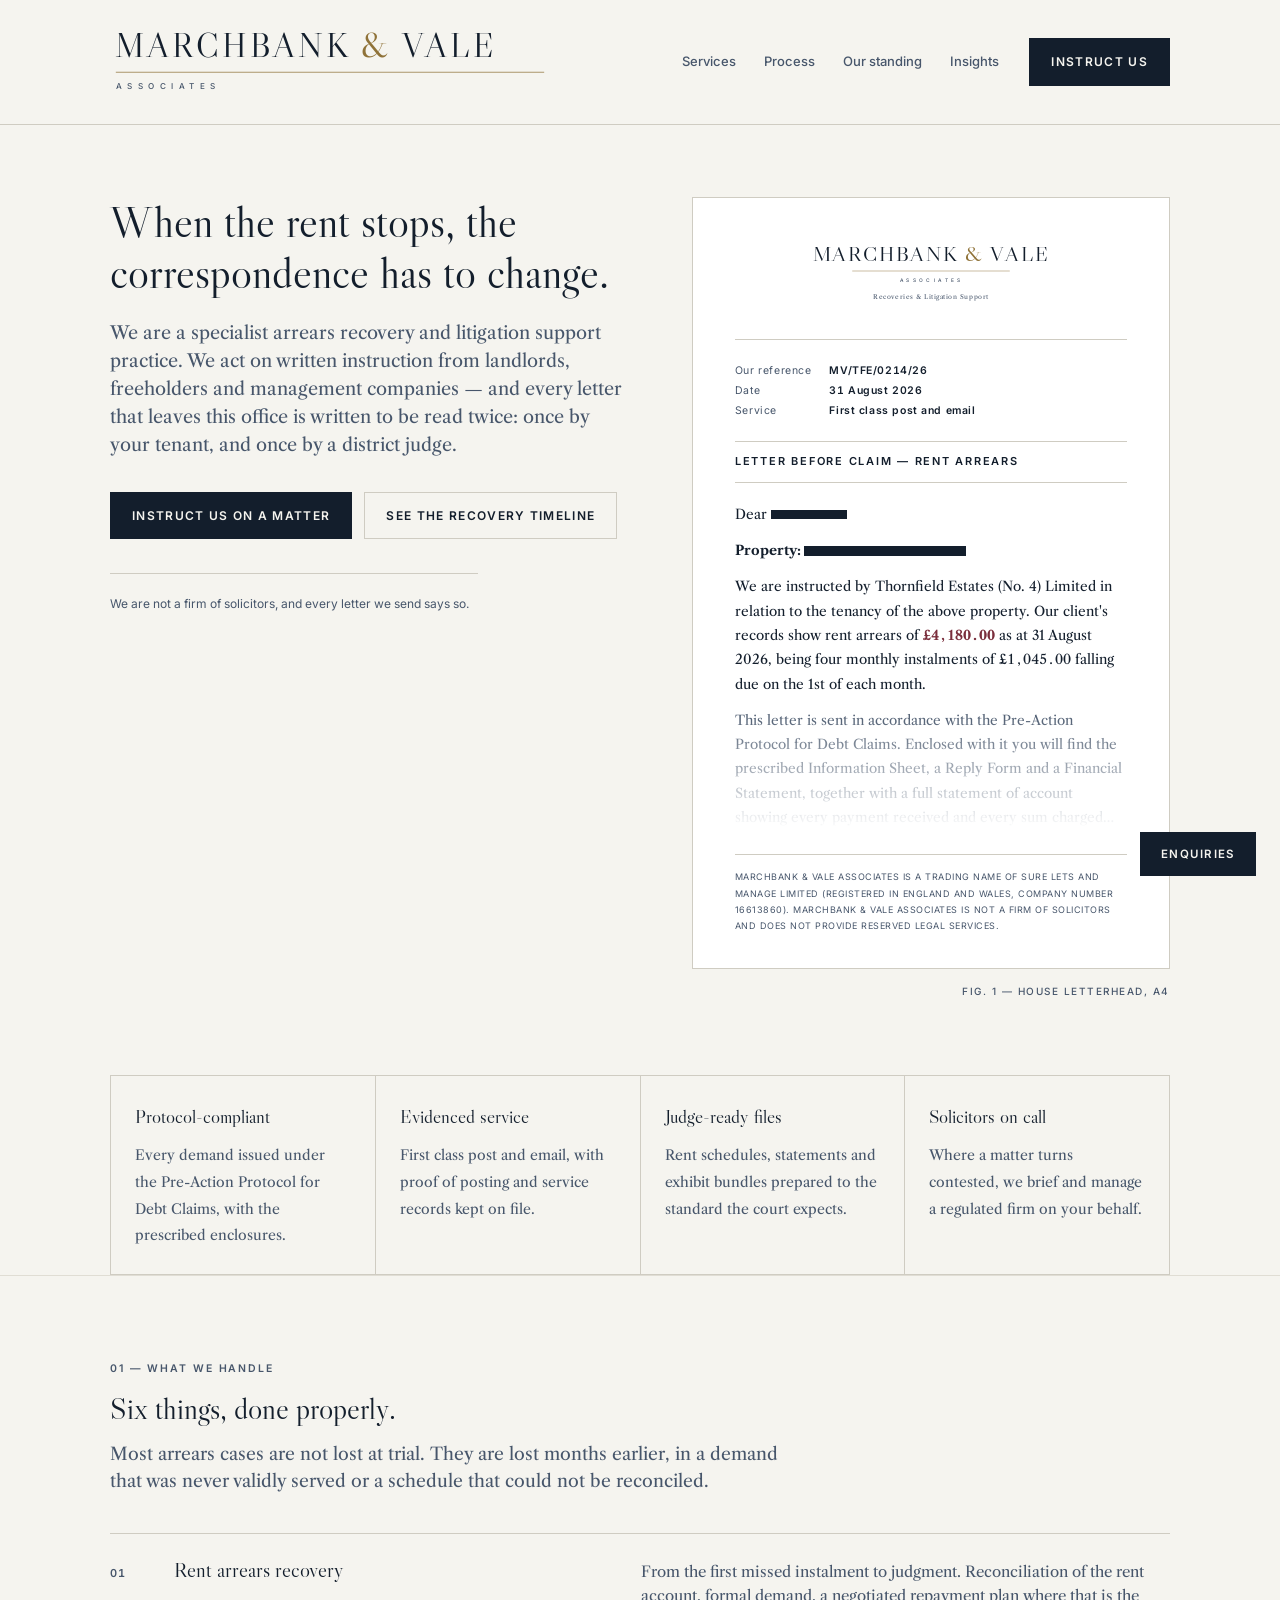
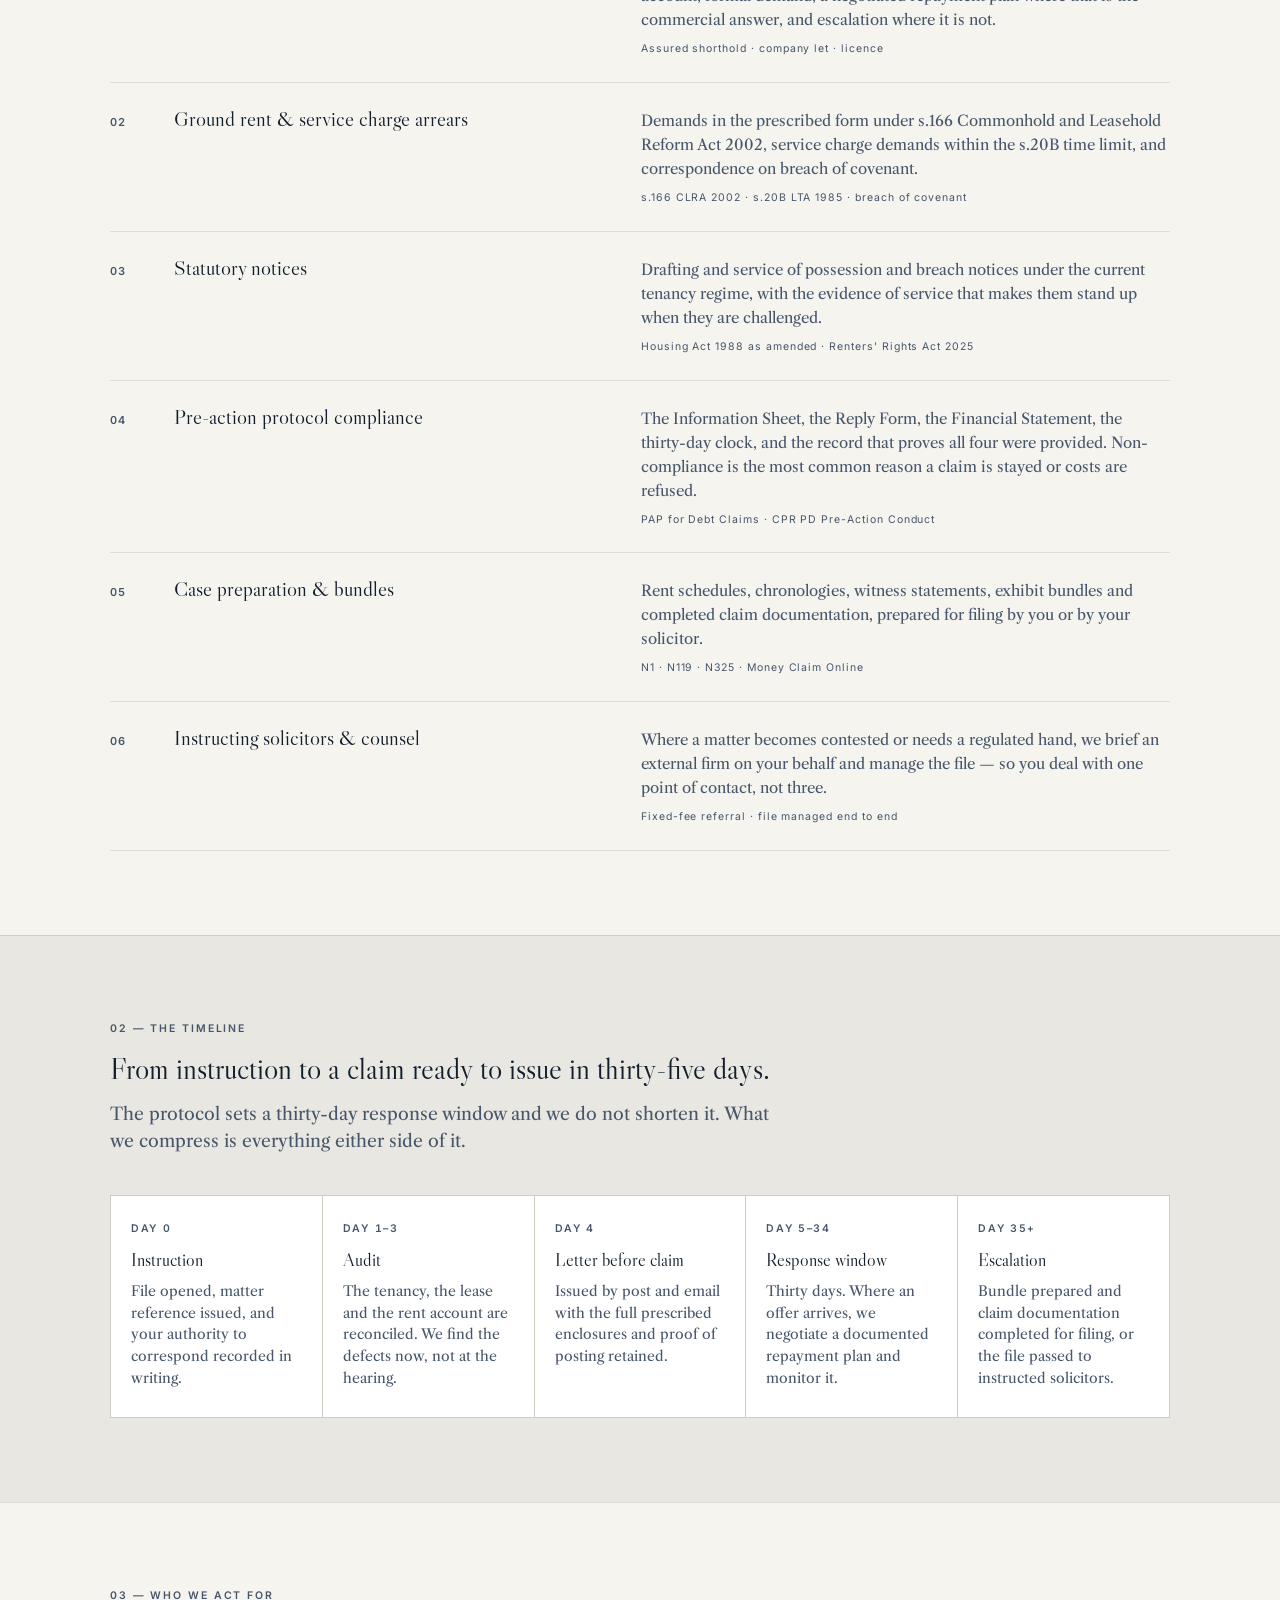
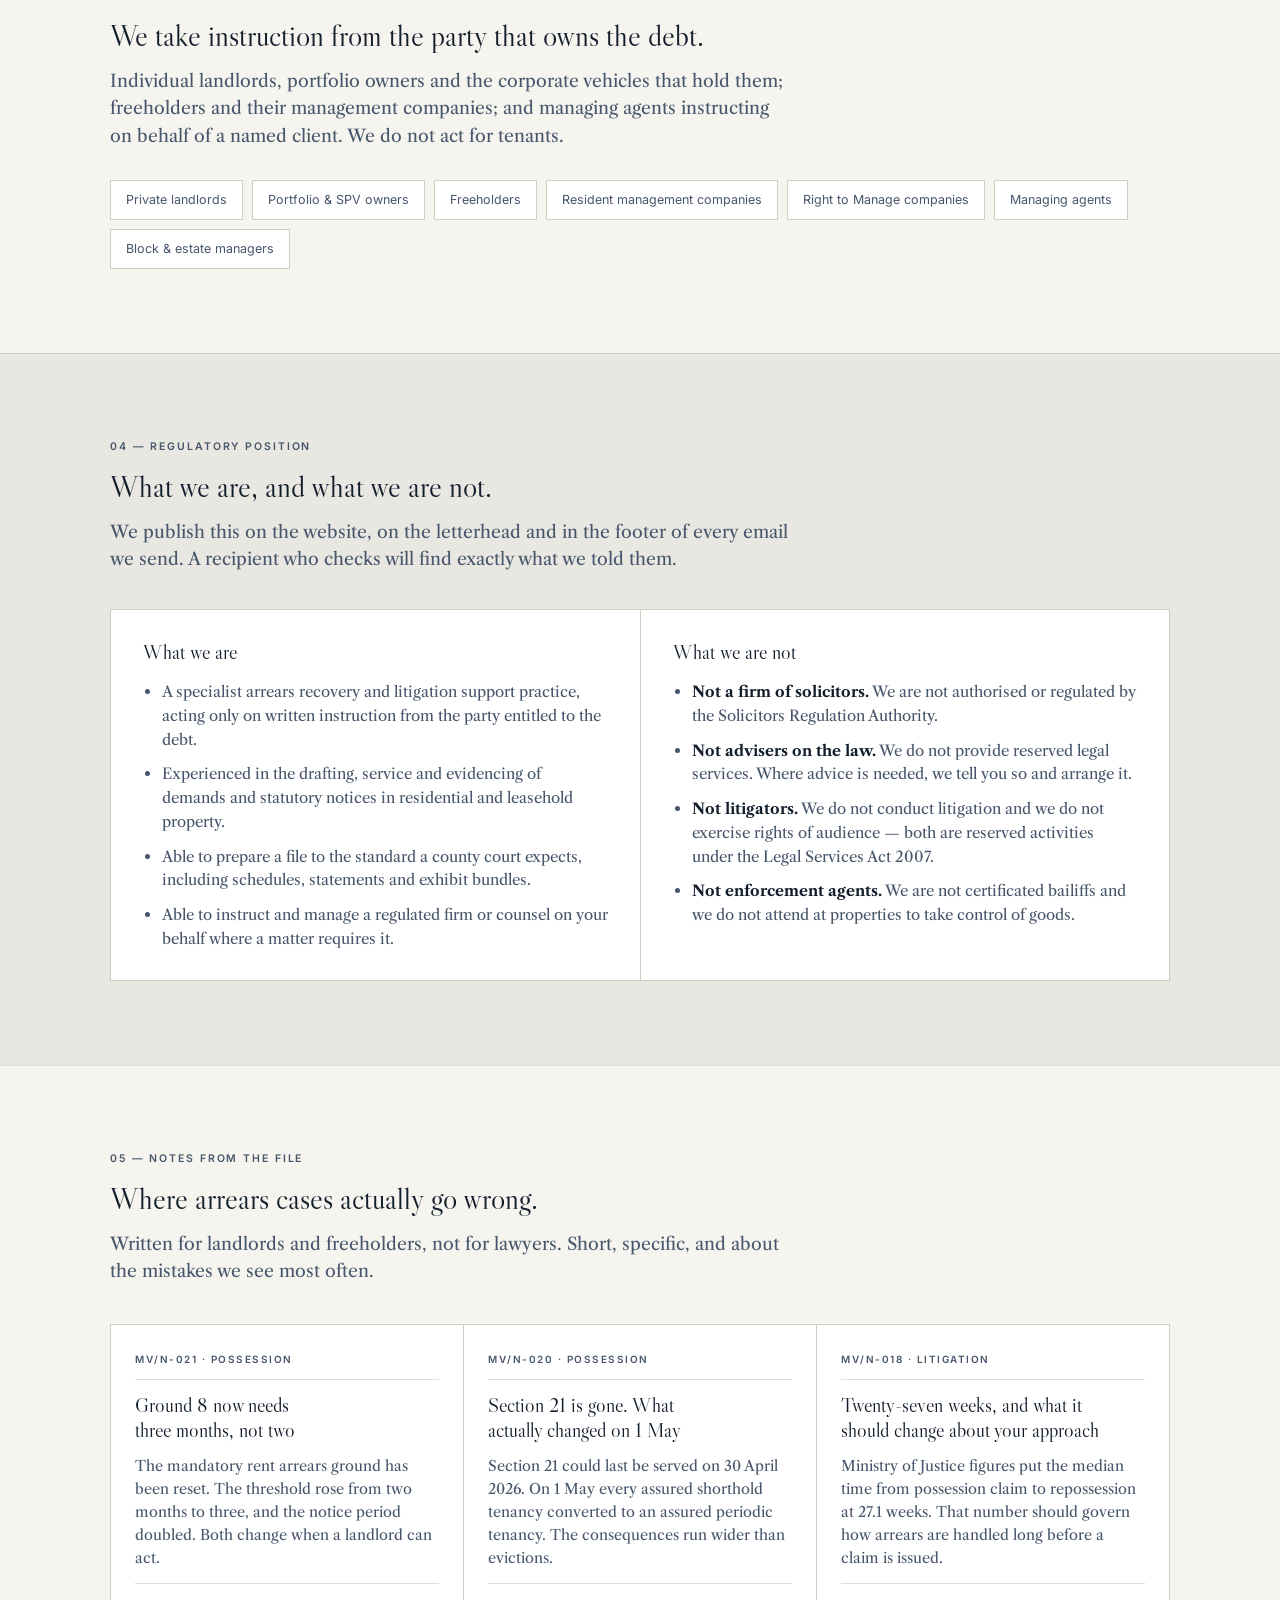
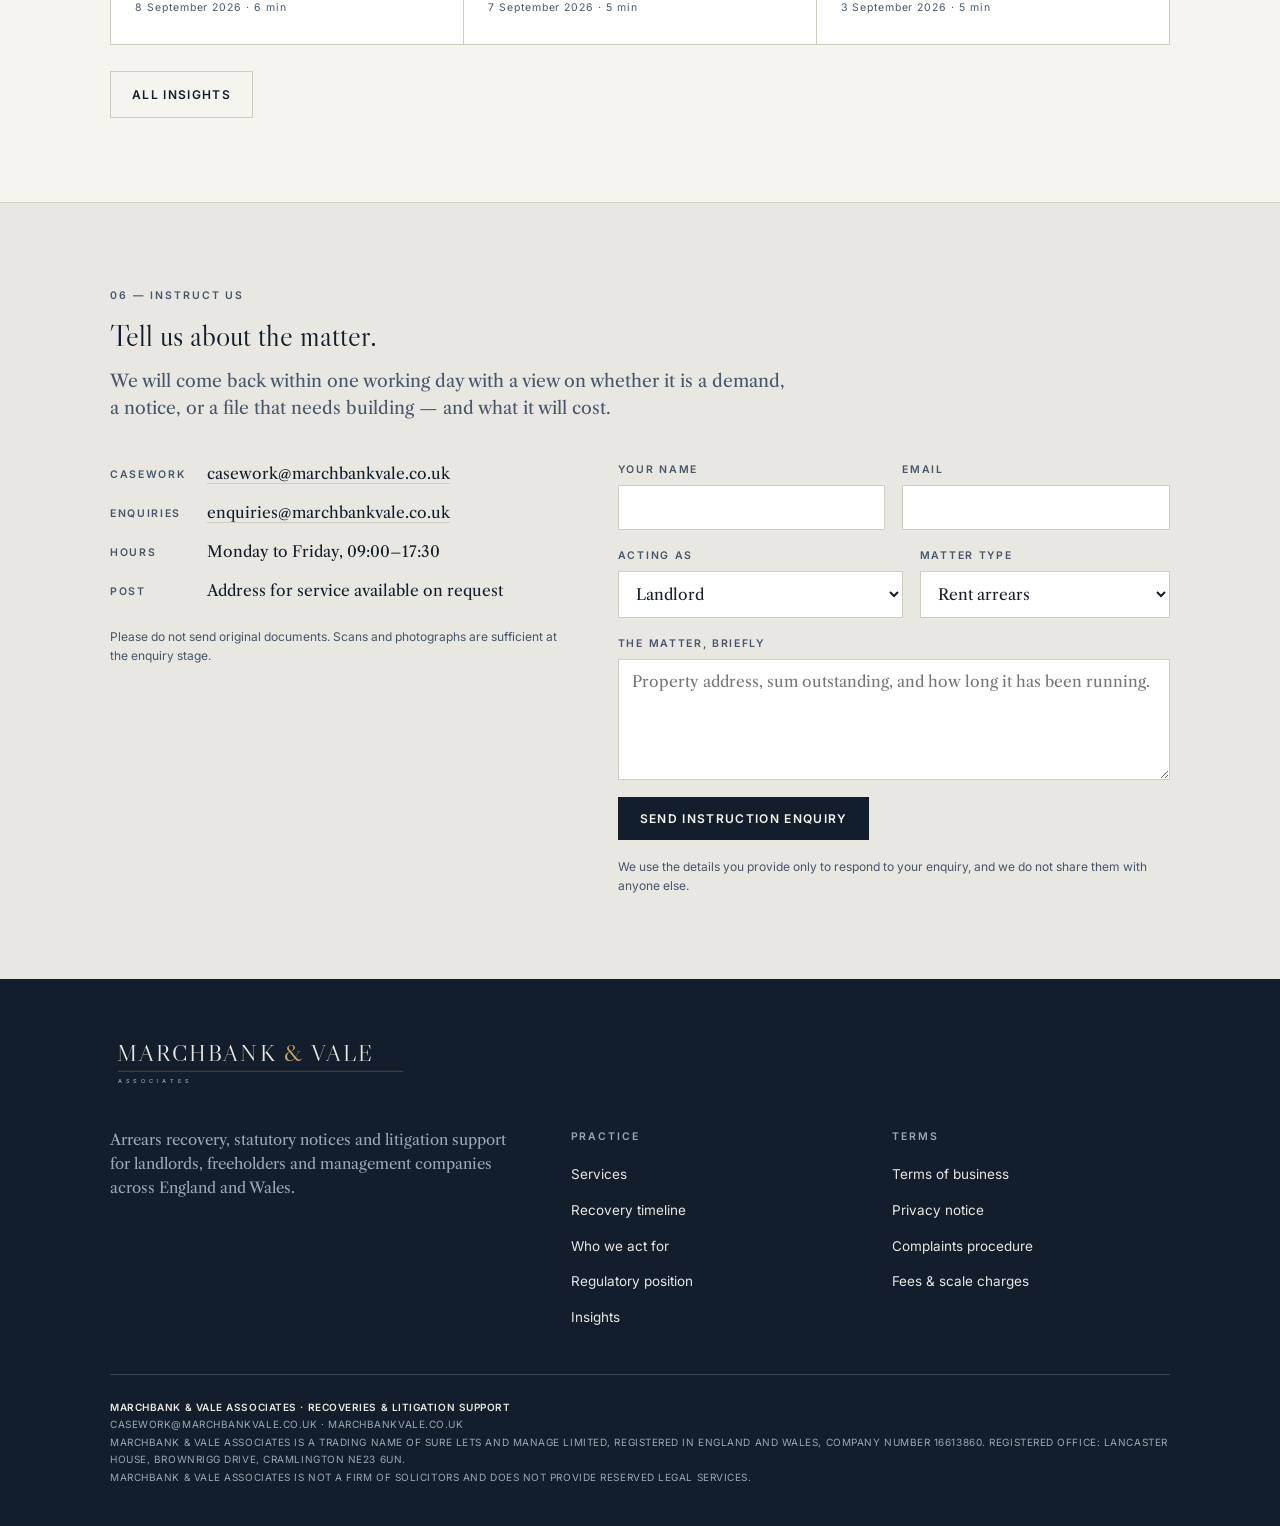
==== index.html @ 1802c859 "Split into real pages and add restrained motion Services, Process, Our standing and Instruct us are " ====
<!doctype html>
<html lang="en-GB">
<head>
<meta charset="utf-8">
<meta name="viewport" content="width=device-width,initial-scale=1">
<meta name="description" content="Marchbank &amp; Vale Associates — arrears recovery, statutory notices and litigation support for landlords, freeholders and management companies across England and Wales.">
<title>Marchbank &amp; Vale Associates</title>
<link rel="preconnect" href="https://fonts.googleapis.com">
<link rel="preconnect" href="https://fonts.gstatic.com" crossorigin>
<link rel="stylesheet" href="https://fonts.googleapis.com/css2?family=Libre+Caslon+Display&family=Libre+Caslon+Text:wght@400;700&family=Inter:wght@400;500;600&display=swap">

</head>
<body>
<div class="progress" aria-hidden="true"></div>
<style>
/* Marchbank & Vale Associates - tokens per asset sheet v1.0
   Light only. The identity is printed stationery: ink on paper in every context.
   Brass appears only inside the mark. Tape marks a figure the reader must act on. */
:root{
  --mv-ink:#131E2C; --mv-slate:#47566B; --mv-brass:#8F7238; --mv-brass-light:#C6A667;
  --mv-tape:#7A2E3C; --mv-engrossment:#E8E7E1; --mv-paper:#F5F4EF; --mv-card:#FFFFFF;
  --mv-hairline:#CFCCC2; --mv-hairline-soft:#E0DDD4; --mv-reversed:#9AA6B8;
  --font-display:"Libre Caslon Display",Georgia,"Times New Roman",serif;
  --font-text:"Libre Caslon Text",Georgia,"Times New Roman",serif;
  --font-ui:Inter,system-ui,-apple-system,"Helvetica Neue",Arial,sans-serif;
  --maxw:1120px;
}
*{box-sizing:border-box}
html{scroll-behavior:smooth}
@media(prefers-reduced-motion:reduce){ html{scroll-behavior:auto} *{transition:none!important;animation:none!important} }
body{margin:0; background:var(--mv-paper); color:var(--mv-ink);
  font-family:var(--font-text); font-size:16.5px; line-height:1.62; -webkit-font-smoothing:antialiased}
h1,h2,h3{font-family:var(--font-display); font-weight:400; margin:0; line-height:1.2; text-wrap:balance}
p{margin:0}
a{color:inherit}
em{font-style:normal; font-weight:700}
:focus-visible{outline:2px solid var(--mv-brass); outline-offset:3px}
.num{font-variant-numeric:tabular-nums}
.tape{color:var(--mv-tape); font-weight:700; font-variant-numeric:tabular-nums}

.wrap{max-width:var(--maxw); margin:0 auto; padding:0 30px}
section[id]{scroll-margin-top:112px}
@media(max-width:700px){ .wrap{padding:0 20px} }

.lbl{font-family:var(--font-ui); font-size:10.5px; font-weight:600; letter-spacing:.18em;
  text-transform:uppercase; color:var(--mv-slate)}

.mast{position:sticky; top:0; z-index:40; background:var(--mv-paper);
  border-bottom:1px solid var(--mv-hairline)}
.mast-in{display:flex; align-items:center; gap:30px; height:124px}
.brand{margin-right:auto; display:block; line-height:0}
.brand svg{width:440px; height:auto; display:block}
.nav{display:flex; gap:28px; font-family:var(--font-ui); font-size:13px; font-weight:500}
.nav a{text-decoration:none; color:var(--mv-slate); padding:5px 0;
  border-bottom:1px solid transparent; transition:color .16s, border-color .16s}
.nav a:hover{color:var(--mv-ink); border-bottom-color:var(--mv-hairline)}
@media(max-width:1200px){ .brand svg{width:360px} }
@media(max-width:1000px){ .nav{display:none} .brand svg{width:400px} }
@media(max-width:700px){ .mast-in{height:96px; gap:14px} .brand svg{width:280px} }
@media(max-width:480px){ .mast-in{height:84px} .brand svg{width:210px} }

.btn{display:inline-flex; align-items:center; font-family:var(--font-ui); font-size:12px; font-weight:600;
  letter-spacing:.11em; text-transform:uppercase; padding:13px 21px; text-decoration:none;
  border:1px solid var(--mv-ink); background:var(--mv-ink); color:var(--mv-paper);
  cursor:pointer; transition:background .16s, color .16s}
.btn:hover{background:transparent; color:var(--mv-ink)}
.btn:disabled{opacity:.45; pointer-events:none}
.btn-ghost{background:transparent; color:var(--mv-ink); border-color:var(--mv-hairline)}
.btn-ghost:hover{background:transparent; border-color:var(--mv-ink)}
@media(max-width:560px){ .btn{padding:11px 14px; font-size:11px; letter-spacing:.08em} }

.sec{padding:84px 0; border-top:1px solid var(--mv-hairline-soft)}
.sec.fill{background:var(--mv-engrossment); border-top:1px solid var(--mv-hairline)}
.sec-head{max-width:68ch}
.sec h2{font-size:30px; margin:14px 0 0}
.dek{font-size:17.5px; line-height:1.55; color:var(--mv-slate); max-width:62ch; margin-top:14px}

.hero{padding:72px 0 76px}
.hero-grid{display:grid; grid-template-columns:1.04fr .96fr; gap:64px; align-items:start}
@media(max-width:1000px){ .hero-grid{grid-template-columns:1fr; gap:48px} }
.hero h1{font-size:clamp(32px,4.4vw,44px); line-height:1.15}
.hero .dek{font-size:18px; max-width:50ch; margin-top:22px}
.hero-cta{display:flex; gap:12px; flex-wrap:wrap; margin-top:32px}
.hero-foot{margin-top:34px; padding-top:20px; border-top:1px solid var(--mv-hairline);
  font-family:var(--font-ui); font-size:12px; line-height:1.7; color:var(--mv-slate); max-width:46ch}

.sheet{background:var(--mv-card); border:1px solid var(--mv-hairline); padding:40px 42px 34px}
@media(max-width:560px){ .sheet{padding:28px 24px} }
.sheet-mark{display:flex; justify-content:center; padding-bottom:26px; border-bottom:1px solid var(--mv-hairline)}
.sheet-mark svg{width:270px; max-width:100%; height:auto}
.sheet-refs{display:grid; grid-template-columns:auto 1fr; gap:3px 18px; font-family:var(--font-ui);
  font-size:10.5px; letter-spacing:.055em; color:var(--mv-slate); margin:22px 0 22px}
.sheet-refs b{color:var(--mv-ink); font-weight:600; font-variant-numeric:tabular-nums}
.sheet-sub{font-family:var(--font-ui); font-size:11px; font-weight:600; letter-spacing:.16em;
  text-transform:uppercase; border-top:1px solid var(--mv-hairline); border-bottom:1px solid var(--mv-hairline);
  padding:11px 0; margin-bottom:20px}
.sheet-body{font-size:13.5px; line-height:1.8; display:flex; flex-direction:column; gap:12px}
.redact{display:inline-block; height:.72em; background:var(--mv-ink); vertical-align:-.04em}
.sheet-fade{color:var(--mv-slate)}
@supports (-webkit-background-clip:text) or (background-clip:text){
  .sheet-fade{background:linear-gradient(var(--mv-slate),rgba(71,86,107,0)); -webkit-background-clip:text;
    background-clip:text; color:transparent}
}
.sheet-foot{margin-top:24px; padding-top:14px; border-top:1px solid var(--mv-hairline);
  font-family:var(--font-ui); font-size:9px; line-height:1.8; letter-spacing:.055em;
  text-transform:uppercase; color:var(--mv-slate)}
.figcap{font-family:var(--font-ui); font-size:10px; font-weight:500; letter-spacing:.15em;
  text-transform:uppercase; color:var(--mv-slate); margin-top:14px; text-align:right}

.strip{display:grid; grid-template-columns:repeat(4,1fr); gap:1px; background:var(--mv-hairline);
  border:1px solid var(--mv-hairline)}
.strip div{background:var(--mv-paper); padding:26px 24px}
.strip b{display:block; font-family:var(--font-display); font-weight:400; font-size:19px; margin-bottom:8px}
.strip span{font-size:14px; line-height:1.55; color:var(--mv-slate)}
@media(max-width:860px){ .strip{grid-template-columns:1fr 1fr} }
@media(max-width:520px){ .strip{grid-template-columns:1fr} }

.rows{margin-top:38px; border-top:1px solid var(--mv-hairline)}
.row{display:grid; grid-template-columns:38px 1fr 1.2fr; gap:26px; padding:24px 0;
  border-bottom:1px solid var(--mv-hairline-soft); align-items:baseline}
.row-n{font-family:var(--font-ui); font-size:11px; font-weight:600; color:var(--mv-slate);
  font-variant-numeric:tabular-nums; letter-spacing:.08em}
.row h3{font-size:21px}
.row p{font-size:15px; line-height:1.6; color:var(--mv-slate)}
.row .cites{display:block; margin-top:9px; font-family:var(--font-ui); font-size:10.5px;
  letter-spacing:.09em; color:var(--mv-slate)}
@media(max-width:860px){ .row{grid-template-columns:30px 1fr; gap:8px 14px} .row p{grid-column:2} }

.stages{margin-top:40px; display:grid; grid-template-columns:repeat(5,1fr); gap:1px;
  background:var(--mv-hairline); border:1px solid var(--mv-hairline)}
.stage{background:var(--mv-card); padding:24px 20px 28px}
.stage .day{display:block; font-family:var(--font-ui); font-size:10.5px; font-weight:600;
  letter-spacing:.16em; text-transform:uppercase; color:var(--mv-slate); margin-bottom:13px;
  font-variant-numeric:tabular-nums}
.stage h3{font-size:18px; margin-bottom:9px}
.stage p{font-size:14px; line-height:1.55; color:var(--mv-slate)}
@media(max-width:1000px){ .stages{grid-template-columns:1fr 1fr} .stage:nth-child(5){grid-column:1 / -1} }
@media(max-width:600px){ .stages{grid-template-columns:1fr} .stage:nth-child(5){grid-column:auto} }

.tags{display:flex; flex-wrap:wrap; gap:9px; margin-top:30px}
.tag{font-family:var(--font-ui); font-size:12.5px; padding:9px 15px;
  border:1px solid var(--mv-hairline); background:var(--mv-card); color:var(--mv-slate)}

.two{display:grid; grid-template-columns:1fr 1fr; margin-top:36px;
  border:1px solid var(--mv-hairline); background:var(--mv-card)}
.two > div{padding:30px 32px}
.two > div + div{border-left:1px solid var(--mv-hairline)}
.two h3{font-size:20px; margin-bottom:16px}
.two ul{margin:0; padding-left:19px; display:flex; flex-direction:column; gap:11px}
.two li{font-size:15px; line-height:1.58; color:var(--mv-slate)}
.two li b{color:var(--mv-ink)}
@media(max-width:800px){ .two{grid-template-columns:1fr} .two > div + div{border-left:0; border-top:1px solid var(--mv-hairline)} }

.arts{display:grid; grid-template-columns:repeat(3,1fr); gap:1px; background:var(--mv-hairline);
  border:1px solid var(--mv-hairline); margin-top:38px}
.art{background:var(--mv-card); padding:26px 24px 28px; display:flex; flex-direction:column; gap:13px;
  text-decoration:none; transition:background .18s}
.art:hover{background:var(--mv-engrossment)}
.art .ref{font-family:var(--font-ui); font-size:10px; font-weight:600; letter-spacing:.15em;
  text-transform:uppercase; color:var(--mv-slate); padding-bottom:12px;
  border-bottom:1px solid var(--mv-hairline-soft)}
.art h3{font-size:20px; line-height:1.24}
.art p{font-size:14.5px; line-height:1.58; color:var(--mv-slate)}
.art .meta{margin-top:auto; padding-top:15px; font-family:var(--font-ui); font-size:10.5px;
  letter-spacing:.09em; color:var(--mv-slate); border-top:1px solid var(--mv-hairline-soft)}
@media(max-width:900px){ .arts{grid-template-columns:1fr} }

.cgrid{display:grid; grid-template-columns:.9fr 1.1fr; gap:56px; margin-top:38px}
@media(max-width:900px){ .cgrid{grid-template-columns:1fr; gap:40px} }
.dl{display:grid; grid-template-columns:auto 1fr; gap:14px 22px; font-size:15.5px; margin:0}
.dl dt{font-family:var(--font-ui); font-size:10.5px; font-weight:600; letter-spacing:.16em;
  text-transform:uppercase; color:var(--mv-slate); padding-top:5px}
.dl dd{margin:0}
.dl a{text-decoration:none; border-bottom:1px solid var(--mv-hairline)}
.dl a:hover{border-bottom-color:var(--mv-ink)}
form{display:flex; flex-direction:column; gap:17px}
.field{display:flex; flex-direction:column; gap:7px}
label{font-family:var(--font-ui); font-size:10.5px; font-weight:600; letter-spacing:.16em;
  text-transform:uppercase; color:var(--mv-slate)}
input,select,textarea{font-family:var(--font-text); font-size:15.5px; color:var(--mv-ink);
  background:var(--mv-card); border:1px solid var(--mv-hairline); padding:12px 13px; border-radius:0}
input:focus,select:focus,textarea:focus{border-color:var(--mv-ink); outline:none}
.two-up{display:grid; grid-template-columns:1fr 1fr; gap:17px}
@media(max-width:520px){ .two-up{grid-template-columns:1fr} }
.fnote{font-family:var(--font-ui); font-size:12px; line-height:1.6; color:var(--mv-slate)}
.sent{display:none; padding:15px 17px; border:1px solid var(--mv-ink); background:var(--mv-card); font-size:15px}
.sent.show{display:block}

footer{background:var(--mv-ink); color:var(--mv-engrossment); padding:56px 0 40px}
.foot-mark{width:300px; max-width:100%; height:auto; display:block}
.fgrid{display:grid; grid-template-columns:1.5fr 1fr 1fr; gap:44px; margin-top:34px}
@media(max-width:800px){ .fgrid{grid-template-columns:1fr; gap:30px} }
.fgrid h4{font-family:var(--font-ui); font-size:10.5px; font-weight:600; letter-spacing:.18em;
  text-transform:uppercase; color:var(--mv-reversed); margin:0 0 15px}
.fgrid ul{list-style:none; margin:0; padding:0; display:flex; flex-direction:column; gap:9px}
.fgrid a{font-family:var(--font-ui); font-size:13.5px; color:var(--mv-engrossment); text-decoration:none}
.fgrid a:hover{color:#FFFFFF; text-decoration:underline; text-underline-offset:3px}
.fgrid p{font-size:15px; line-height:1.6; color:var(--mv-reversed); max-width:40ch}
.compliance{margin-top:44px; padding-top:24px; border-top:1px solid rgba(154,166,184,.3);
  font-family:var(--font-ui); font-size:10px; line-height:1.75; letter-spacing:.055em;
  text-transform:uppercase; color:var(--mv-reversed)}
.compliance span{display:block}
.compliance b{color:var(--mv-engrossment); font-weight:600}
footer :focus-visible{outline-color:var(--mv-brass-light)}

.chat-open{position:fixed; right:24px; bottom:24px; z-index:60; display:inline-flex; align-items:center; gap:9px;
  font-family:var(--font-ui); font-size:11.5px; font-weight:600; letter-spacing:.13em; text-transform:uppercase;
  background:var(--mv-ink); color:var(--mv-paper); border:1px solid var(--mv-ink); padding:14px 20px; cursor:pointer}
.chat-open:hover{background:#1B2A3C}
.chat-panel{position:fixed; right:24px; bottom:24px; z-index:61; width:370px; max-width:calc(100vw - 32px);
  background:var(--mv-card); border:1px solid var(--mv-ink); display:none; flex-direction:column;
  max-height:min(560px, calc(100vh - 48px)); box-shadow:0 24px 60px -24px rgba(19,30,44,.4)}
.chat-panel.show{display:flex}
.chat-head{background:var(--mv-ink); color:var(--mv-engrossment); padding:16px 18px;
  display:flex; align-items:flex-start; gap:14px}
.chat-head .t{font-family:var(--font-ui); font-size:11px; font-weight:600; letter-spacing:.16em; text-transform:uppercase}
.chat-head .s{font-size:13px; color:var(--mv-reversed); margin-top:5px; line-height:1.5}
.chat-close{margin-left:auto; background:none; border:0; color:var(--mv-reversed); cursor:pointer;
  font-size:20px; line-height:1; padding:0 2px; font-family:var(--font-ui)}
.chat-close:hover{color:#FFFFFF}
.chat-log{flex:1; overflow-y:auto; padding:18px; display:flex; flex-direction:column; gap:13px}
.msg{font-size:14.5px; line-height:1.6; padding:11px 14px; max-width:88%}
.msg.them{background:var(--mv-engrossment); border:1px solid var(--mv-hairline-soft); align-self:flex-start}
.msg.you{background:var(--mv-ink); color:var(--mv-paper); align-self:flex-end}
.msg .who{display:block; font-family:var(--font-ui); font-size:9.5px; font-weight:600; letter-spacing:.15em;
  text-transform:uppercase; color:var(--mv-slate); margin-bottom:5px}
.chat-form{display:flex; gap:0; border-top:1px solid var(--mv-hairline)}
.chat-form input{flex:1; border:0; padding:14px 16px; font-size:15px}
.chat-form input:focus{outline:none; background:var(--mv-engrossment)}
.chat-form button{border:0; border-left:1px solid var(--mv-hairline); background:var(--mv-card);
  font-family:var(--font-ui); font-size:10.5px; font-weight:600; letter-spacing:.14em; text-transform:uppercase;
  color:var(--mv-ink); padding:0 18px; cursor:pointer}
.chat-form button:hover{background:var(--mv-engrossment)}
.chat-foot{font-family:var(--font-ui); font-size:9.5px; line-height:1.65; letter-spacing:.05em;
  color:var(--mv-slate); padding:11px 18px; border-top:1px solid var(--mv-hairline-soft);
  background:var(--mv-paper)}
@media(max-width:560px){ .chat-open{right:16px; bottom:16px} .chat-panel{right:16px; bottom:16px} }

/* ── mobile refinements ── */
@media(max-width:700px){
  /* The header button competes with the wordmark for width on a phone.
     Both hero buttons sit immediately below, so the header one is redundant —
     dropping it lets the name be legible, which matters more. */
  .mast .btn{display:none}
  .mast-in{height:auto; padding:18px 0; gap:0}
  .brand{margin-right:0; width:100%}
  .brand svg{width:100%; max-width:340px}
  .hero{padding:40px 0 46px}
  .hero h1{font-size:clamp(26px,7vw,32px)}
  .hero .dek{font-size:16.5px; max-width:none}
  .hero-cta{gap:10px}
  .hero-cta .btn{flex:1 1 100%; justify-content:center}
  .sec{padding:52px 0}
  .sec h2{font-size:25px}
  .dek{font-size:16.5px}
  .sheet{padding:22px 18px}
  .sheet-mark svg{width:200px}
  .sheet-body{font-size:12.5px}
  .sheet-refs{font-size:9.5px; gap:2px 12px}
  .cgrid{gap:32px}
  .dl{grid-template-columns:1fr; gap:4px 0}
  .dl dt{padding-top:14px}
  .stage{padding:20px 18px 22px}
  .row{padding:20px 0}
  .row h3{font-size:19px}
  .two > div{padding:24px 20px}
  .art{padding:22px 20px 24px}
  footer{padding:42px 0 34px}
  .foot-mark{width:100%}
  .compliance{font-size:9.5px}
  .chat-open{right:14px; bottom:14px; padding:12px 16px; font-size:11px}
}
@media(max-width:430px){
  .hero h1{font-size:26px}
  .brand svg{max-width:300px}
  .btn{padding:10px 12px; font-size:10.5px; letter-spacing:.06em}
  .figcap{text-align:left}
}
</style>

<header class="mast">
  <div class="wrap mast-in">
    <a class="brand" href="#top" aria-label="Marchbank &amp; Vale Associates — home">
      <svg viewBox="0 0 760 150" role="img" aria-label="Marchbank &amp; Vale Associates">
        <text x="8" y="66" style="font-family:'Libre Caslon Display',Georgia,serif;font-size:58px;letter-spacing:5.2px;fill:#131E2C">MARCHBANK <tspan style="fill:#8F7238">&amp;</tspan> VALE</text>
        <line x1="10" y1="92" x2="750" y2="92" stroke="#8F7238" stroke-width="1.25"/>
        <text x="10" y="121" style="font-family:Inter,sans-serif;font-size:14px;font-weight:500;letter-spacing:9.5px;fill:#47566B">ASSOCIATES</text>
      </svg>
    </a>
    <nav class="nav">
      <a href="services.html">Services</a>
      <a href="process.html">Process</a>
      <a href="standing.html">Our standing</a>
      <a href="blog/index.html">Insights</a>
    </nav>
    <a class="btn" href="contact.html">Instruct us</a>
  </div>
</header>

<main id="top">

<section class="hero">
  <div class="wrap hero-grid">
    <div>
      <h1>When the rent stops, the correspondence has to change.</h1>
      <p class="dek">We are a specialist arrears recovery and litigation support practice. We act on written instruction from landlords, freeholders and management companies — and every letter that leaves this office is written to be read twice: once by your tenant, and once by a district judge.</p>
      <div class="hero-cta">
        <a class="btn" href="contact.html">Instruct us on a matter</a>
        <a class="btn btn-ghost" href="process.html">See the recovery timeline</a>
      </div>
      <p class="hero-foot">We are not a firm of solicitors, and every letter we send says so.</p>
    </div>

    <div>
      <article class="sheet" aria-label="Specimen letter before claim">
        <div class="sheet-mark">
          <svg viewBox="0 0 720 200" role="img" aria-label="Marchbank &amp; Vale Associates, Recoveries &amp; Litigation Support">
            <text x="360" y="62" style="font-family:'Libre Caslon Display',Georgia,serif;font-size:56px;letter-spacing:5px;fill:#131E2C;text-anchor:middle">MARCHBANK <tspan style="fill:#8F7238">&amp;</tspan> VALE</text>
            <line x1="150" y1="88" x2="570" y2="88" stroke="#8F7238" stroke-width="1.25"/>
            <text x="362" y="117" style="font-family:Inter,sans-serif;font-size:13px;font-weight:500;letter-spacing:9px;fill:#47566B;text-anchor:middle">ASSOCIATES</text>
            <text x="360" y="162" style="font-family:'Libre Caslon Text',Georgia,serif;font-size:17px;letter-spacing:1.4px;fill:#47566B;text-anchor:middle">Recoveries &amp; Litigation Support</text>
          </svg>
        </div>

        <div class="sheet-refs">
          <span>Our reference</span><b>MV/TFE/0214/26</b>
          <span>Date</span><b>31 August 2026</b>
          <span>Service</span><b>First class post and email</b>
        </div>

        <div class="sheet-sub">Letter Before Claim — Rent Arrears</div>

        <div class="sheet-body">
          <p>Dear <span class="redact" style="width:5.6em"></span></p>
          <p><strong>Property: <span class="redact" style="width:12em"></span></strong></p>
          <p>We are instructed by Thornfield Estates (No. 4) Limited in relation to the tenancy of the above property. Our client's records show rent arrears of <span class="tape">£4,180.00</span> as at 31 August 2026, being four monthly instalments of <span class="num">£1,045.00</span> falling due on the 1st of each month.</p>
          <p class="sheet-fade">This letter is sent in accordance with the Pre-Action Protocol for Debt Claims. Enclosed with it you will find the prescribed Information Sheet, a Reply Form and a Financial Statement, together with a full statement of account showing every payment received and every sum charged…</p>
        </div>

        <div class="sheet-foot">
          Marchbank &amp; Vale Associates is a trading name of Sure Lets and Manage Limited (registered in England and Wales, company number 16613860). Marchbank &amp; Vale Associates is not a firm of solicitors and does not provide reserved legal services.
        </div>
      </article>
      <p class="figcap">Fig. 1 — House letterhead, A4</p>
    </div>
  </div>
</section>

<div class="wrap">
  <div class="strip rise">
    <div><b>Protocol-compliant</b><span>Every demand issued under the Pre-Action Protocol for Debt Claims, with the prescribed enclosures.</span></div>
    <div><b>Evidenced service</b><span>First class post and email, with proof of posting and service records kept on file.</span></div>
    <div><b>Judge-ready files</b><span>Rent schedules, statements and exhibit bundles prepared to the standard the court expects.</span></div>
    <div><b>Solicitors on call</b><span>Where a matter turns contested, we brief and manage a regulated firm on your behalf.</span></div>
  </div>
</div>

<section class="sec rise" id="services">
  <div class="wrap">
    <div class="sec-head">
      <p class="lbl">01 — What we handle</p>
      <h2>Six things, done properly.</h2>
      <p class="dek">Most arrears cases are not lost at trial. They are lost months earlier, in a demand that was never validly served or a schedule that could not be reconciled.</p>
    </div>

    <div class="rows">
      <div class="row">
        <span class="row-n">01</span>
        <h3>Rent arrears recovery</h3>
        <p>From the first missed instalment to judgment. Reconciliation of the rent account, formal demand, a negotiated repayment plan where that is the commercial answer, and escalation where it is not.
        <span class="cites">Assured shorthold · company let · licence</span></p>
      </div>
      <div class="row">
        <span class="row-n">02</span>
        <h3>Ground rent &amp; service charge arrears</h3>
        <p>Demands in the prescribed form under s.166 Commonhold and Leasehold Reform Act 2002, service charge demands within the s.20B time limit, and correspondence on breach of covenant.
        <span class="cites">s.166 CLRA 2002 · s.20B LTA 1985 · breach of covenant</span></p>
      </div>
      <div class="row">
        <span class="row-n">03</span>
        <h3>Statutory notices</h3>
        <p>Drafting and service of possession and breach notices under the current tenancy regime, with the evidence of service that makes them stand up when they are challenged.
        <span class="cites">Housing Act 1988 as amended · Renters' Rights Act 2025</span></p>
      </div>
      <div class="row">
        <span class="row-n">04</span>
        <h3>Pre-action protocol compliance</h3>
        <p>The Information Sheet, the Reply Form, the Financial Statement, the thirty-day clock, and the record that proves all four were provided. Non-compliance is the most common reason a claim is stayed or costs are refused.
        <span class="cites">PAP for Debt Claims · CPR PD Pre-Action Conduct</span></p>
      </div>
      <div class="row">
        <span class="row-n">05</span>
        <h3>Case preparation &amp; bundles</h3>
        <p>Rent schedules, chronologies, witness statements, exhibit bundles and completed claim documentation, prepared for filing by you or by your solicitor.
        <span class="cites">N1 · N119 · N325 · Money Claim Online</span></p>
      </div>
      <div class="row">
        <span class="row-n">06</span>
        <h3>Instructing solicitors &amp; counsel</h3>
        <p>Where a matter becomes contested or needs a regulated hand, we brief an external firm on your behalf and manage the file — so you deal with one point of contact, not three.
        <span class="cites">Fixed-fee referral · file managed end to end</span></p>
      </div>
    </div>
  </div>
</section>

<section class="sec fill rise" id="process">
  <div class="wrap">
    <div class="sec-head">
      <p class="lbl">02 — The timeline</p>
      <h2>From instruction to a claim ready to issue in thirty-five days.</h2>
      <p class="dek">The protocol sets a thirty-day response window and we do not shorten it. What we compress is everything either side of it.</p>
    </div>

    <div class="stages">
      <div class="stage">
        <span class="day">Day 0</span>
        <h3>Instruction</h3>
        <p>File opened, matter reference issued, and your authority to correspond recorded in writing.</p>
      </div>
      <div class="stage">
        <span class="day">Day 1–3</span>
        <h3>Audit</h3>
        <p>The tenancy, the lease and the rent account are reconciled. We find the defects now, not at the hearing.</p>
      </div>
      <div class="stage">
        <span class="day">Day 4</span>
        <h3>Letter before claim</h3>
        <p>Issued by post and email with the full prescribed enclosures and proof of posting retained.</p>
      </div>
      <div class="stage">
        <span class="day">Day 5–34</span>
        <h3>Response window</h3>
        <p>Thirty days. Where an offer arrives, we negotiate a documented repayment plan and monitor it.</p>
      </div>
      <div class="stage">
        <span class="day">Day 35+</span>
        <h3>Escalation</h3>
        <p>Bundle prepared and claim documentation completed for filing, or the file passed to instructed solicitors.</p>
      </div>
    </div>
  </div>
</section>

<section class="sec rise" id="clients">
  <div class="wrap">
    <div class="sec-head">
      <p class="lbl">03 — Who we act for</p>
      <h2>We take instruction from the party that owns the debt.</h2>
      <p class="dek">Individual landlords, portfolio owners and the corporate vehicles that hold them; freeholders and their management companies; and managing agents instructing on behalf of a named client. We do not act for tenants.</p>
    </div>
    <div class="tags">
      <span class="tag">Private landlords</span>
      <span class="tag">Portfolio &amp; SPV owners</span>
      <span class="tag">Freeholders</span>
      <span class="tag">Resident management companies</span>
      <span class="tag">Right to Manage companies</span>
      <span class="tag">Managing agents</span>
      <span class="tag">Block &amp; estate managers</span>
    </div>
  </div>
</section>

<section class="sec fill rise" id="standing">
  <div class="wrap">
    <div class="sec-head">
      <p class="lbl">04 — Regulatory position</p>
      <h2>What we are, and what we are not.</h2>
      <p class="dek">We publish this on the website, on the letterhead and in the footer of every email we send. A recipient who checks will find exactly what we told them.</p>
    </div>

    <div class="two">
      <div>
        <h3>What we are</h3>
        <ul>
          <li>A specialist arrears recovery and litigation support practice, acting only on written instruction from the party entitled to the debt.</li>
          <li>Experienced in the drafting, service and evidencing of demands and statutory notices in residential and leasehold property.</li>
          <li>Able to prepare a file to the standard a county court expects, including schedules, statements and exhibit bundles.</li>
          <li>Able to instruct and manage a regulated firm or counsel on your behalf where a matter requires it.</li>
        </ul>
      </div>
      <div>
        <h3>What we are not</h3>
        <ul>
          <li><b>Not a firm of solicitors.</b> We are not authorised or regulated by the Solicitors Regulation Authority.</li>
          <li><b>Not advisers on the law.</b> We do not provide reserved legal services. Where advice is needed, we tell you so and arrange it.</li>
          <li><b>Not litigators.</b> We do not conduct litigation and we do not exercise rights of audience — both are reserved activities under the Legal Services Act 2007.</li>
          <li><b>Not enforcement agents.</b> We are not certificated bailiffs and we do not attend at properties to take control of goods.</li>
        </ul>
      </div>
    </div>
  </div>
</section>

<section class="sec rise" id="insights">
  <div class="wrap">
    <div class="sec-head">
      <p class="lbl">05 — Notes from the file</p>
      <h2>Where arrears cases actually go wrong.</h2>
      <p class="dek">Written for landlords and freeholders, not for lawyers. Short, specific, and about the mistakes we see most often.</p>
    </div>

    <div class="arts">
      <a class="art" href="blog/ground-8-three-months-arrears.html">
        <span class="ref">MV/N-021 · Possession</span>
        <h3>Ground 8 now needs three months, not two</h3>
        <p>The mandatory rent arrears ground has been reset. The threshold rose from two months to three, and the notice period doubled. Both change when a landlord can act.</p>
        <span class="meta">8 September 2026 · 6 min</span>
      </a>
      <a class="art" href="blog/section-21-abolished-what-changed.html">
        <span class="ref">MV/N-020 · Possession</span>
        <h3>Section 21 is gone. What actually changed on 1 May</h3>
        <p>Section 21 could last be served on 30 April 2026. On 1 May every assured shorthold tenancy converted to an assured periodic tenancy. The consequences run wider than evictions.</p>
        <span class="meta">7 September 2026 · 5 min</span>
      </a>
      <a class="art" href="blog/court-delays-arrears-strategy.html">
        <span class="ref">MV/N-018 · Litigation</span>
        <h3>Twenty-seven weeks, and what it should change about your approach</h3>
        <p>Ministry of Justice figures put the median time from possession claim to repossession at 27.1 weeks. That number should govern how arrears are handled long before a claim is issued.</p>
        <span class="meta">3 September 2026 · 5 min</span>
      </a>
    </div>
    <p style="margin-top:26px"><a class="btn btn-ghost" href="blog/index.html">All insights</a></p>
  </div>
</section>

<section class="sec fill rise" id="instruct">
  <div class="wrap">
    <div class="sec-head">
      <p class="lbl">06 — Instruct us</p>
      <h2>Tell us about the matter.</h2>
      <p class="dek">We will come back within one working day with a view on whether it is a demand, a notice, or a file that needs building — and what it will cost.</p>
    </div>

    <div class="cgrid">
      <div>
        <dl class="dl">
          <dt>Casework</dt><dd><a href="mailto:casework@marchbankvale.co.uk">casework@marchbankvale.co.uk</a></dd>
          <dt>Enquiries</dt><dd><a href="mailto:enquiries@marchbankvale.co.uk">enquiries@marchbankvale.co.uk</a></dd>
          <dt>Hours</dt><dd>Monday to Friday, 09:00–17:30</dd>
          <dt>Post</dt><dd>Address for service available on request</dd>
        </dl>
        <p class="fnote" style="margin-top:24px">Please do not send original documents. Scans and photographs are sufficient at the enquiry stage.</p>
      </div>

      <!-- WEBFLOW: bind to a real form handler AND DELETE the submit handler in the script block.
                   As written it announces success without sending anything. Do not ship it. -->
      <form id="instruct-form" novalidate>
        <div class="two-up">
          <div class="field"><label for="f-name">Your name</label>
            <input id="f-name" name="name" type="text" autocomplete="name" required></div>
          <div class="field"><label for="f-email">Email</label>
            <input id="f-email" name="email" type="email" autocomplete="email" required></div>
        </div>
        <div class="two-up">
          <div class="field"><label for="f-cap">Acting as</label>
            <select id="f-cap" name="capacity">
              <option>Landlord</option><option>Freeholder</option>
              <option>Resident management company</option><option>Managing agent</option><option>Other</option>
            </select></div>
          <div class="field"><label for="f-type">Matter type</label>
            <select id="f-type" name="matter">
              <option>Rent arrears</option><option>Ground rent arrears</option>
              <option>Service charge arrears</option><option>Breach of covenant</option>
              <option>Possession notice</option><option>Not sure yet</option>
            </select></div>
        </div>
        <div class="field"><label for="f-detail">The matter, briefly</label>
          <textarea id="f-detail" name="detail" rows="5" placeholder="Property address, sum outstanding, and how long it has been running."></textarea></div>
        <button class="btn" type="submit" style="align-self:flex-start">Send instruction enquiry</button>
        <p class="sent" id="sent" role="status">Thank you. Your enquiry has been logged and a matter reference will follow by email within one working day.</p>
        <p class="fnote">We use the details you provide only to respond to your enquiry, and we do not share them with anyone else.</p>
      </form>
    </div>
  </div>
</section>

</main>

<footer>
  <div class="wrap">
    <svg class="foot-mark" viewBox="0 0 760 150" role="img" aria-label="Marchbank &amp; Vale Associates">
      <text x="18" y="66" style="font-family:'Libre Caslon Display',Georgia,serif;font-size:58px;letter-spacing:5.2px;fill:#E8E7E1">MARCHBANK <tspan style="fill:#C6A667">&amp;</tspan> VALE</text>
      <line x1="20" y1="92" x2="742" y2="92" stroke="#8F7238" stroke-width="1.25"/>
      <text x="20" y="121" style="font-family:Inter,sans-serif;font-size:14px;font-weight:500;letter-spacing:9.5px;fill:#9AA6B8">ASSOCIATES</text>
    </svg>

    <div class="fgrid">
      <div>
        <p>Arrears recovery, statutory notices and litigation support for landlords, freeholders and management companies across England and Wales.</p>
      </div>
      <div>
        <h4>Practice</h4>
        <ul>
          <li><a href="services.html">Services</a></li>
          <li><a href="process.html">Recovery timeline</a></li>
          <li><a href="process.html">Who we act for</a></li>
          <li><a href="standing.html">Regulatory position</a></li>
          <li><a href="blog/index.html">Insights</a></li>
        </ul>
      </div>
      <div>
        <h4>Terms</h4>
        <ul>
          <li><a href="standing.html">Terms of business</a></li>
          <li><a href="standing.html">Privacy notice</a></li>
          <li><a href="standing.html">Complaints procedure</a></li>
          <li><a href="standing.html">Fees &amp; scale charges</a></li>
        </ul>
      </div>
    </div>

    <div class="compliance">
      <span><b>Marchbank &amp; Vale Associates · Recoveries &amp; Litigation Support</b></span>
      <span>casework@marchbankvale.co.uk · marchbankvale.co.uk</span>
      <span>Marchbank &amp; Vale Associates is a trading name of Sure Lets and Manage Limited, registered in England and Wales, company number 16613860. Registered office: Lancaster House, Brownrigg Drive, Cramlington NE23 6UN.</span>
      <span>Marchbank &amp; Vale Associates is not a firm of solicitors and does not provide reserved legal services.</span>
    </div>
  </div>
</footer>

<button class="chat-open" id="chat-open" type="button" aria-haspopup="dialog" aria-controls="chat-panel">Enquiries</button>

<div class="chat-panel" id="chat-panel" role="dialog" aria-modal="false" aria-labelledby="chat-title">
  <div class="chat-head">
    <div>
      <div class="t" id="chat-title">Enquiries</div>
      <div class="s">Monday to Friday, 09:00–17:30. Everything sent here is logged to a file.</div>
    </div>
    <button class="chat-close" id="chat-close" type="button" aria-label="Close enquiries">&times;</button>
  </div>
  <div class="chat-log" id="chat-log" aria-live="polite">
    <div class="msg them"><span class="who">Marchbank &amp; Vale</span>Good afternoon. Tell us the property and the sum outstanding and we will come back within one working day with a matter reference.</div>
  </div>
  <form class="chat-form" id="chat-form">
    <label for="chat-input" style="position:absolute;width:1px;height:1px;overflow:hidden;clip:rect(0 0 0 0)">Your message</label>
    <input id="chat-input" type="text" autocomplete="off" placeholder="Type your enquiry…">
    <button type="submit">Send</button>
  </form>
  <p class="chat-foot">This channel is for enquiries only. It is not advice, and nothing said here varies a tenancy, a lease or a payment plan — those are dealt with in writing on the file.</p>
</div>

<script>
// Instruction form — comp only. Delete this handler when the form is bound in Webflow.
document.getElementById('instruct-form').addEventListener('submit', function(e){
  e.preventDefault();
  var f = e.currentTarget;
  var nameEl = f.elements.namedItem('name');
  var emailEl = f.elements.namedItem('email');
  if (!nameEl.value.trim() || !emailEl.value.trim()) {
    (nameEl.value.trim() ? emailEl : nameEl).focus();
    return;
  }
  document.getElementById('sent').classList.add('show');
  f.querySelector('button[type="submit"]').disabled = true;
});

(function(){
  var openBtn = document.getElementById('chat-open');
  var panel   = document.getElementById('chat-panel');
  var closeBtn= document.getElementById('chat-close');
  var form    = document.getElementById('chat-form');
  var input   = document.getElementById('chat-input');
  var log     = document.getElementById('chat-log');
  var replied = false;

  function setOpen(on){
    panel.classList.toggle('show', on);
    openBtn.style.display = on ? 'none' : 'inline-flex';
    if (on) input.focus(); else openBtn.focus();
  }
  openBtn.addEventListener('click', function(){ setOpen(true); });
  closeBtn.addEventListener('click', function(){ setOpen(false); });
  document.addEventListener('keydown', function(e){
    if (e.key === 'Escape' && panel.classList.contains('show')) setOpen(false);
  });

  function add(cls, who, text){
    var d = document.createElement('div');
    d.className = 'msg ' + cls;
    if (who) { var s = document.createElement('span'); s.className='who'; s.textContent=who; d.appendChild(s); }
    d.appendChild(document.createTextNode(text));
    log.appendChild(d);
    log.scrollTop = log.scrollHeight;
  }

  form.addEventListener('submit', function(e){
    e.preventDefault();
    var v = input.value.trim();
    if (!v) return;
    add('you', null, v);
    input.value = '';
    if (!replied) {
      replied = true;
      setTimeout(function(){
        add('them', 'Marchbank & Vale',
          'Thank you. That has been logged. So that we can open a file, please send the property address and the sum outstanding to casework@marchbankvale.co.uk, and we will reply with a matter reference within one working day.');
      }, 700);
    }
  });
})();
</script>
<script src="assets/site.js"></script>
</body>
</html>
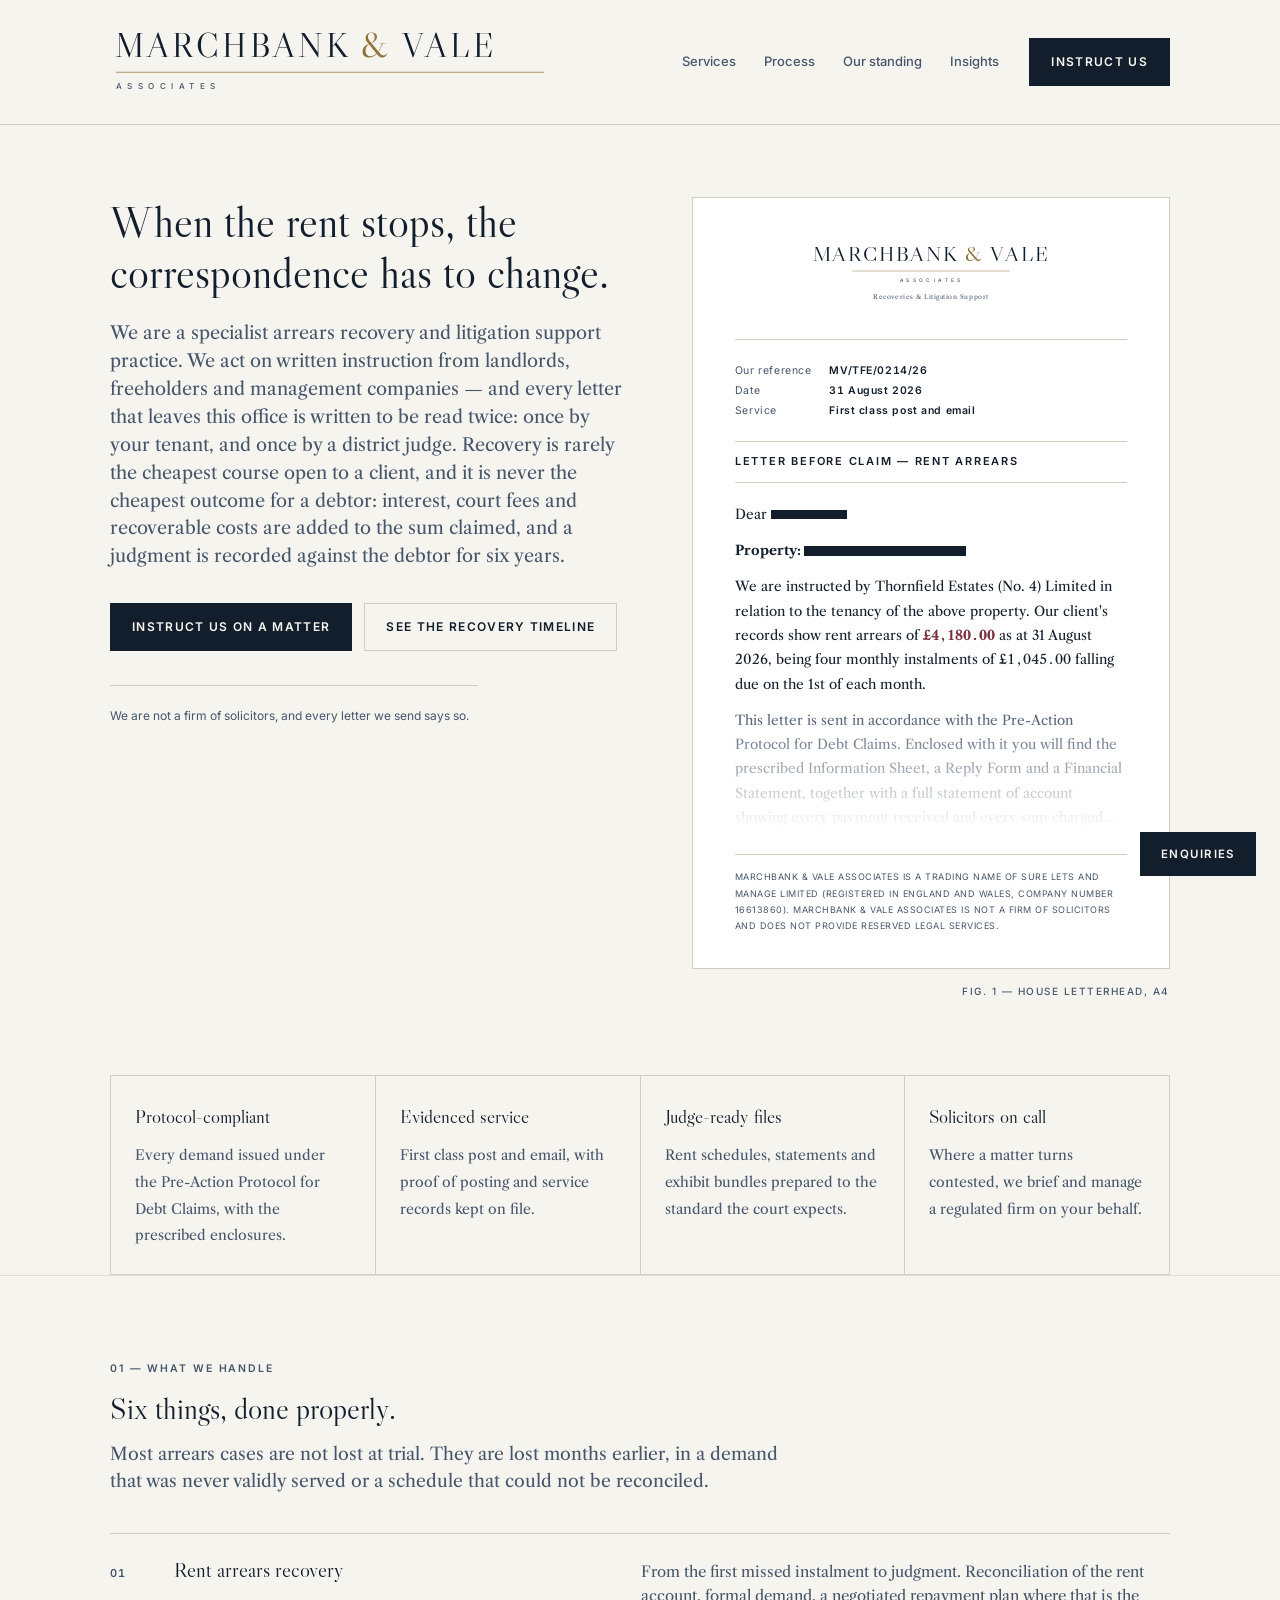
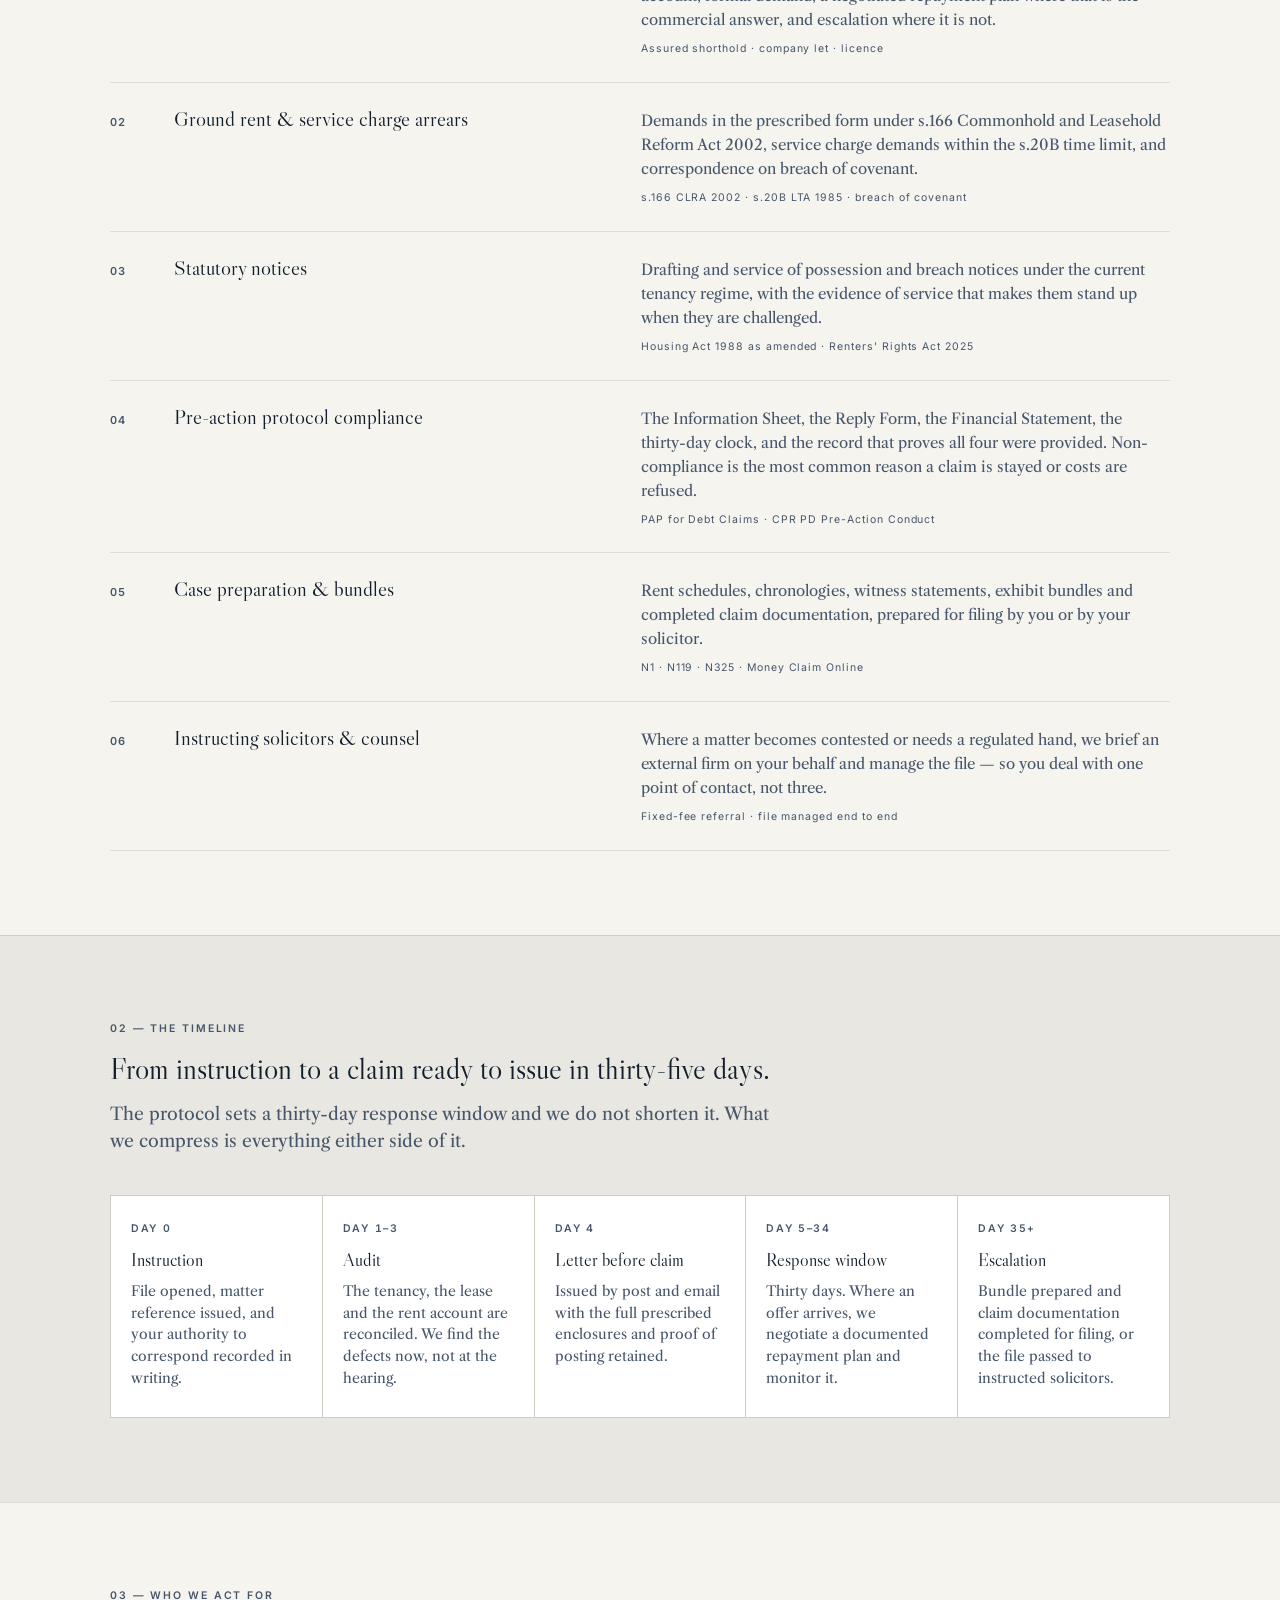
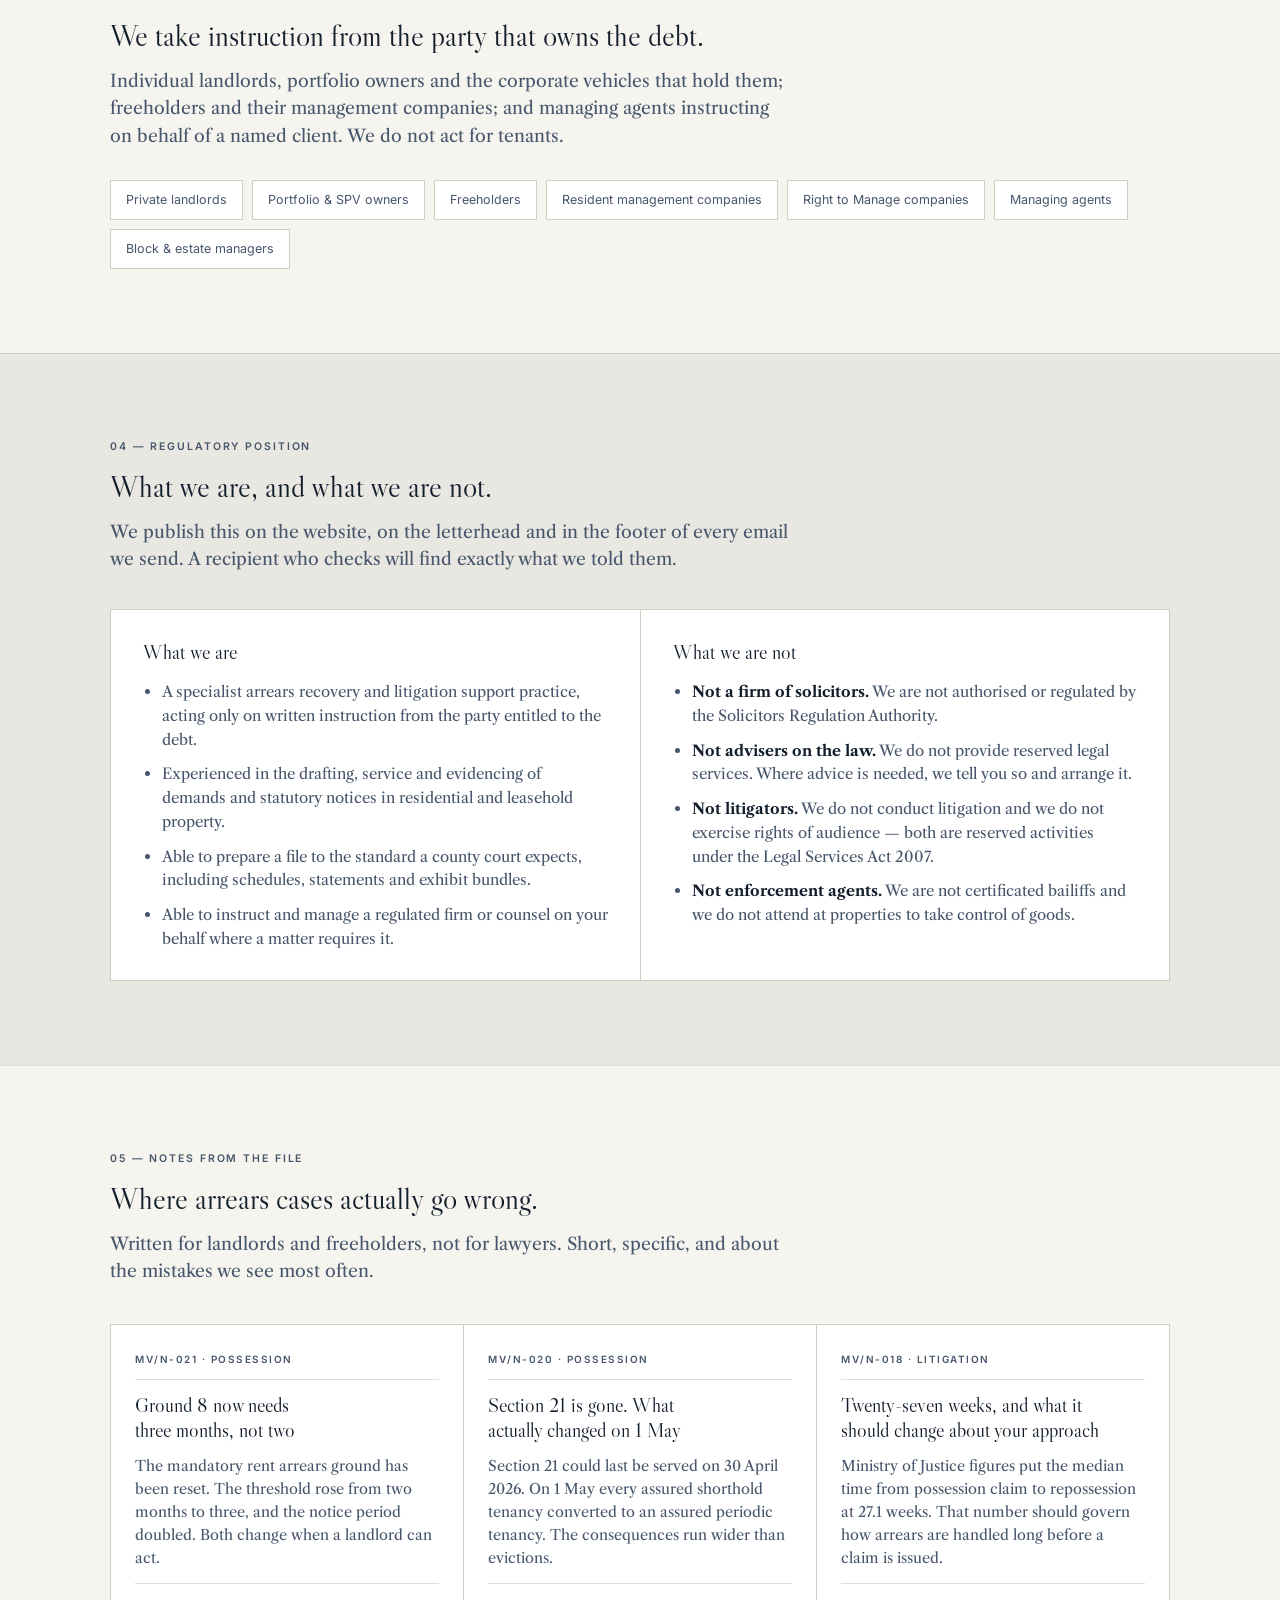
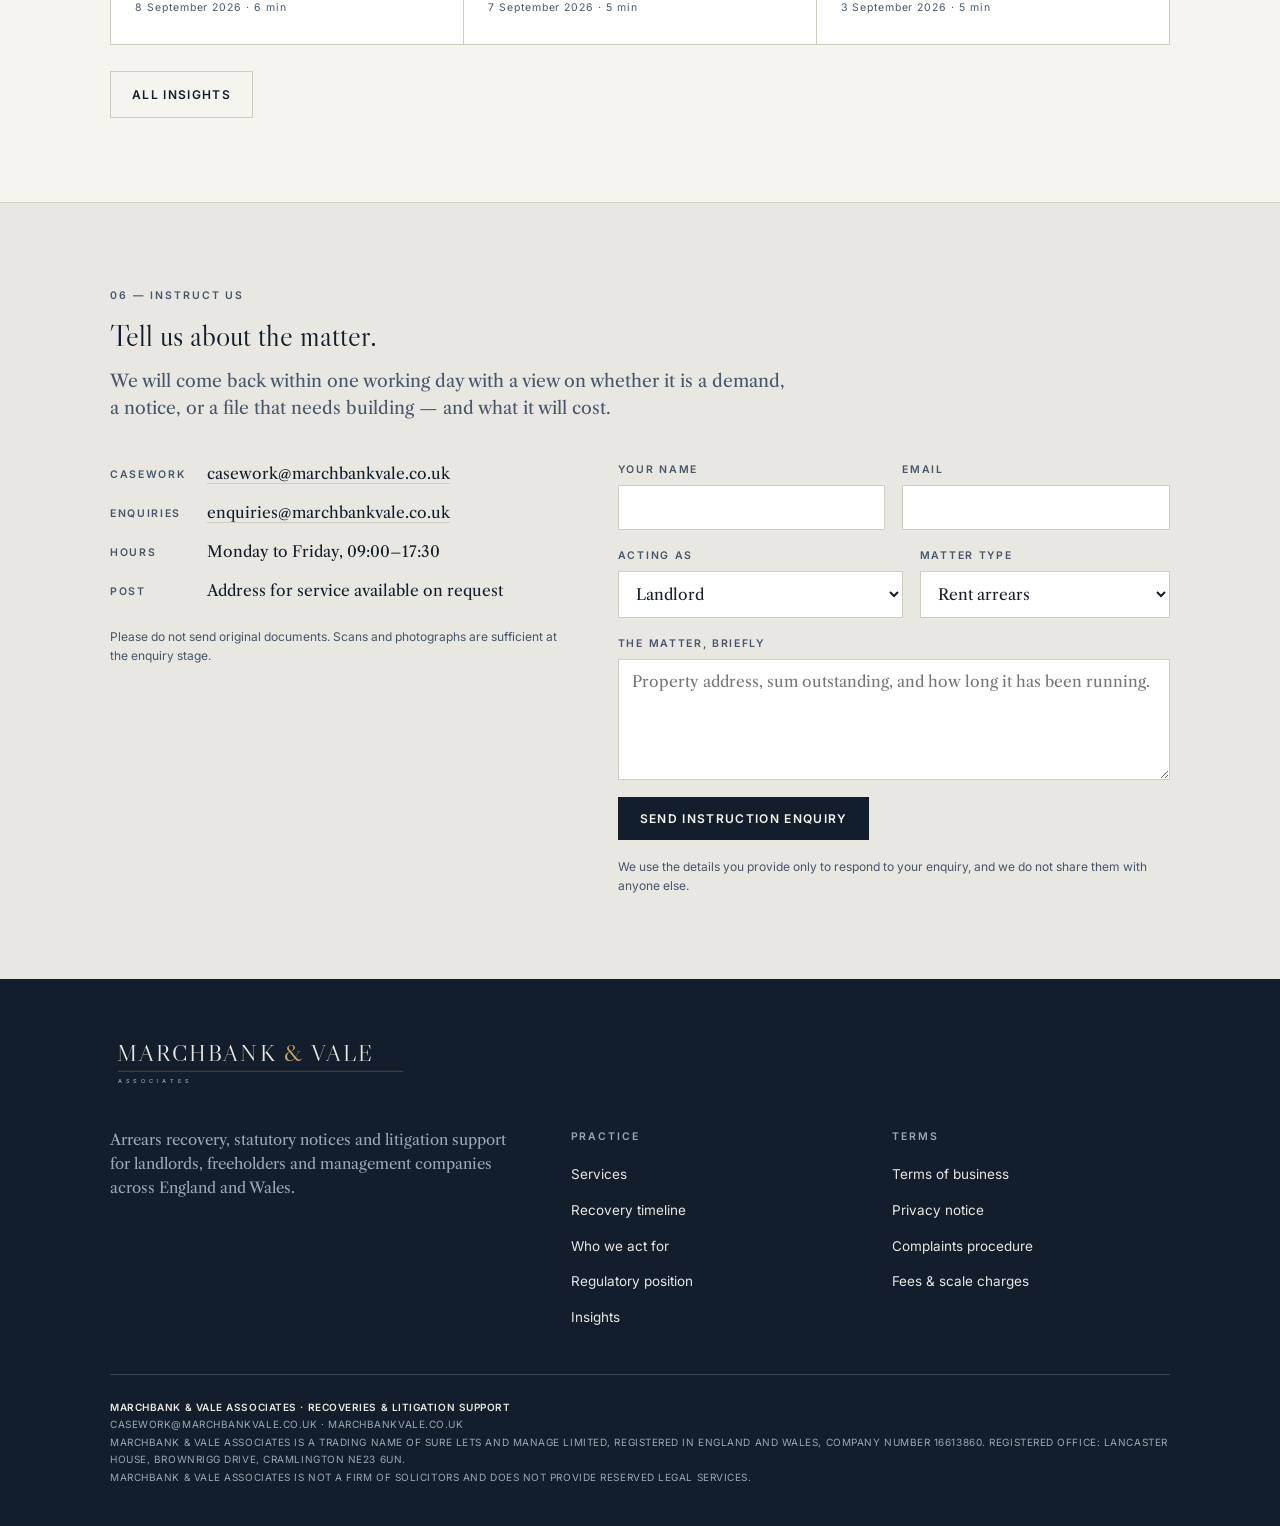
==== commit aeadcd6b: "Add cost-of-recovery line to the opening paragraph States the real consequences for a debtor - inter" ====
--- a/index.html
+++ b/index.html
@@ -9,6 +9,25 @@
 <link rel="preconnect" href="https://fonts.gstatic.com" crossorigin>
 <link rel="stylesheet" href="https://fonts.googleapis.com/css2?family=Libre+Caslon+Display&family=Libre+Caslon+Text:wght@400;700&family=Inter:wght@400;500;600&display=swap">
 
+<link rel="icon" type="image/png" sizes="32x32" href="https://marchbankvale.co.uk/favicon-32.png">
+<link rel="icon" type="image/png" sizes="16x16" href="https://marchbankvale.co.uk/favicon-16.png">
+<link rel="apple-touch-icon" sizes="180x180" href="https://marchbankvale.co.uk/apple-touch-icon.png">
+<link rel="canonical" href="https://marchbankvale.co.uk/">
+<meta property="og:type" content="website">
+<meta property="og:site_name" content="Marchbank &amp; Vale Associates">
+<meta property="og:locale" content="en_GB">
+<meta property="og:title" content="Marchbank &amp; Vale Associates">
+<meta property="og:description" content="Arrears recovery, statutory notices and litigation support for landlords, freeholders and management companies across England and Wales.">
+<meta property="og:url" content="https://marchbankvale.co.uk/">
+<meta property="og:image" content="https://marchbankvale.co.uk/assets/logo/mv-og-card.png">
+<meta property="og:image:width" content="1200">
+<meta property="og:image:height" content="630">
+<meta property="og:image:alt" content="Marchbank &amp; Vale Associates — Recoveries &amp; Litigation Support">
+<meta name="twitter:card" content="summary_large_image">
+<meta name="twitter:title" content="Marchbank &amp; Vale Associates">
+<meta name="twitter:description" content="Arrears recovery, statutory notices and litigation support for landlords, freeholders and management companies across England and Wales.">
+<meta name="twitter:image" content="https://marchbankvale.co.uk/assets/logo/mv-og-card.png">
+<meta name="theme-color" content="#131E2C">
 </head>
 <body>
 <div class="progress" aria-hidden="true"></div>
@@ -303,7 +322,7 @@
   <div class="wrap hero-grid">
     <div>
       <h1>When the rent stops, the correspondence has to change.</h1>
-      <p class="dek">We are a specialist arrears recovery and litigation support practice. We act on written instruction from landlords, freeholders and management companies — and every letter that leaves this office is written to be read twice: once by your tenant, and once by a district judge.</p>
+      <p class="dek">We are a specialist arrears recovery and litigation support practice. We act on written instruction from landlords, freeholders and management companies — and every letter that leaves this office is written to be read twice: once by your tenant, and once by a district judge. Recovery is rarely the cheapest course open to a client, and it is never the cheapest outcome for a debtor: interest, court fees and recoverable costs are added to the sum claimed, and a judgment is recorded against the debtor for six years.</p>
       <div class="hero-cta">
         <a class="btn" href="contact.html">Instruct us on a matter</a>
         <a class="btn btn-ghost" href="process.html">See the recovery timeline</a>
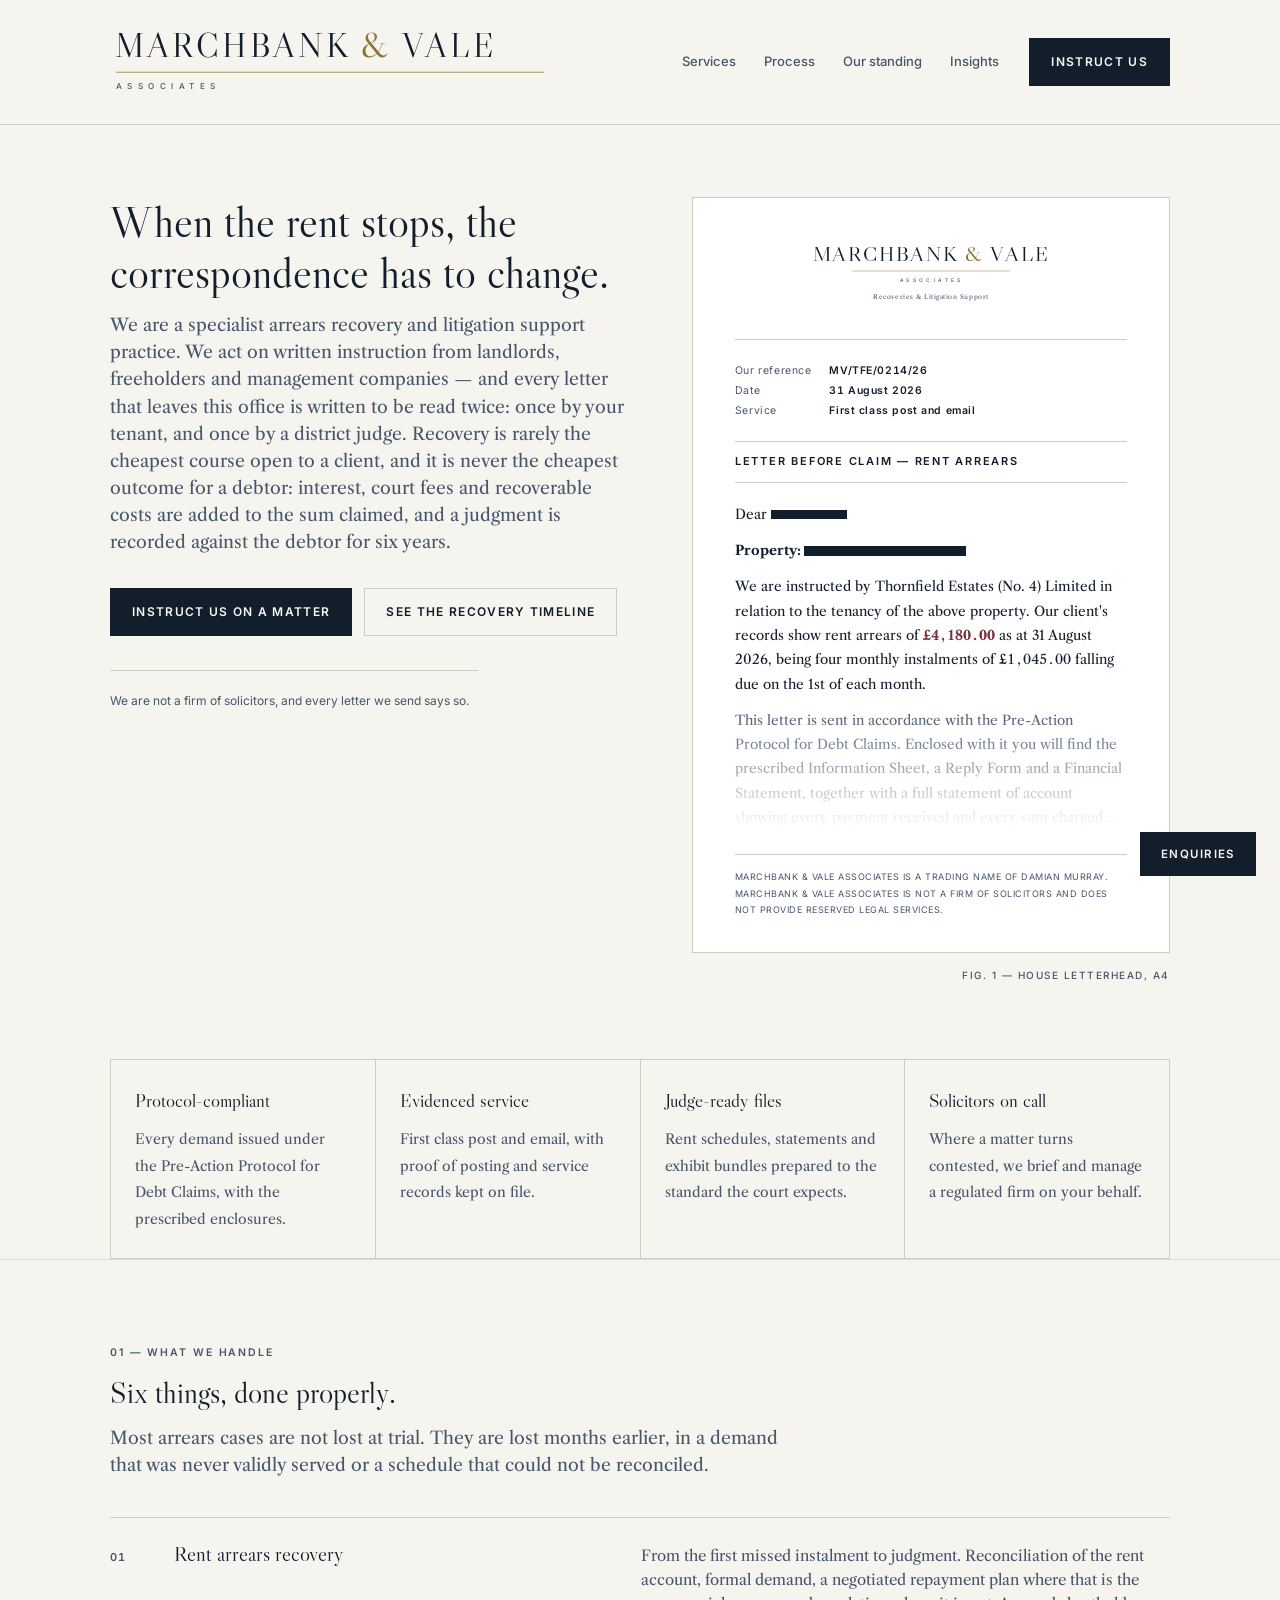
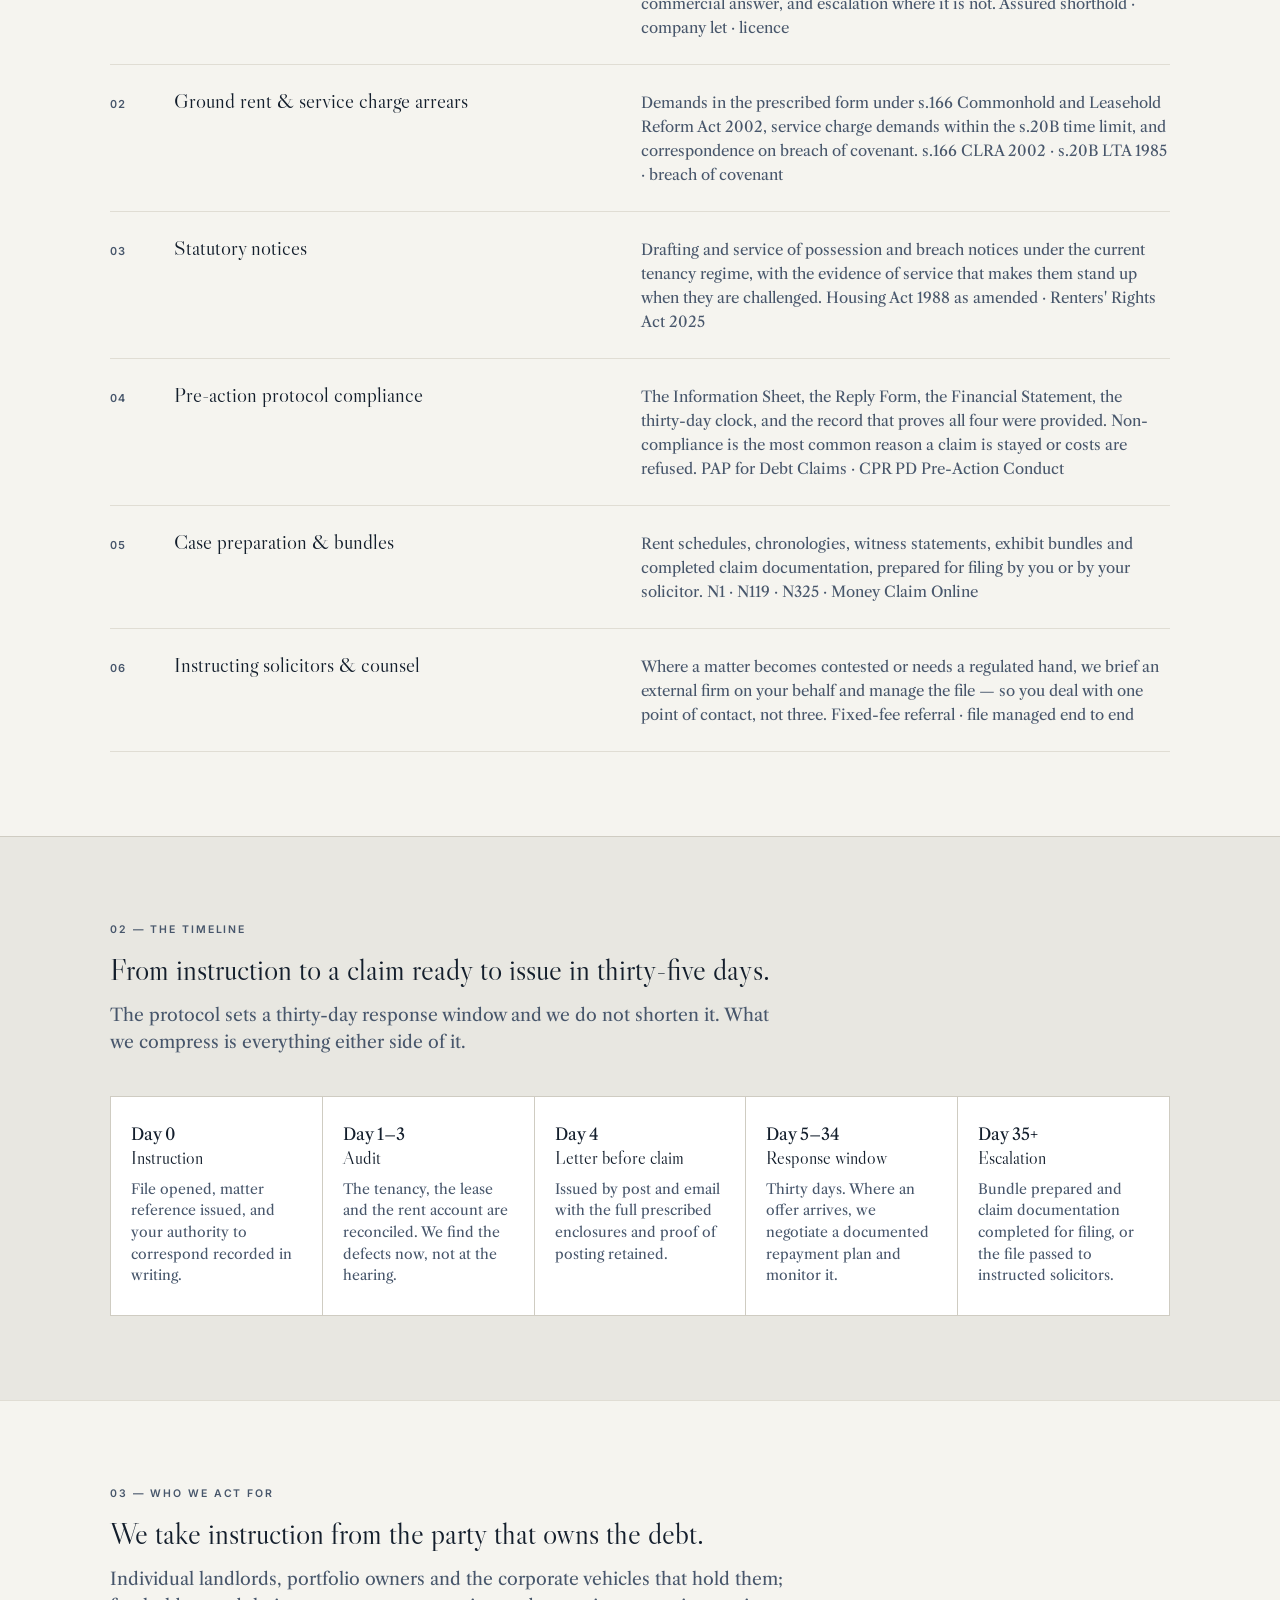
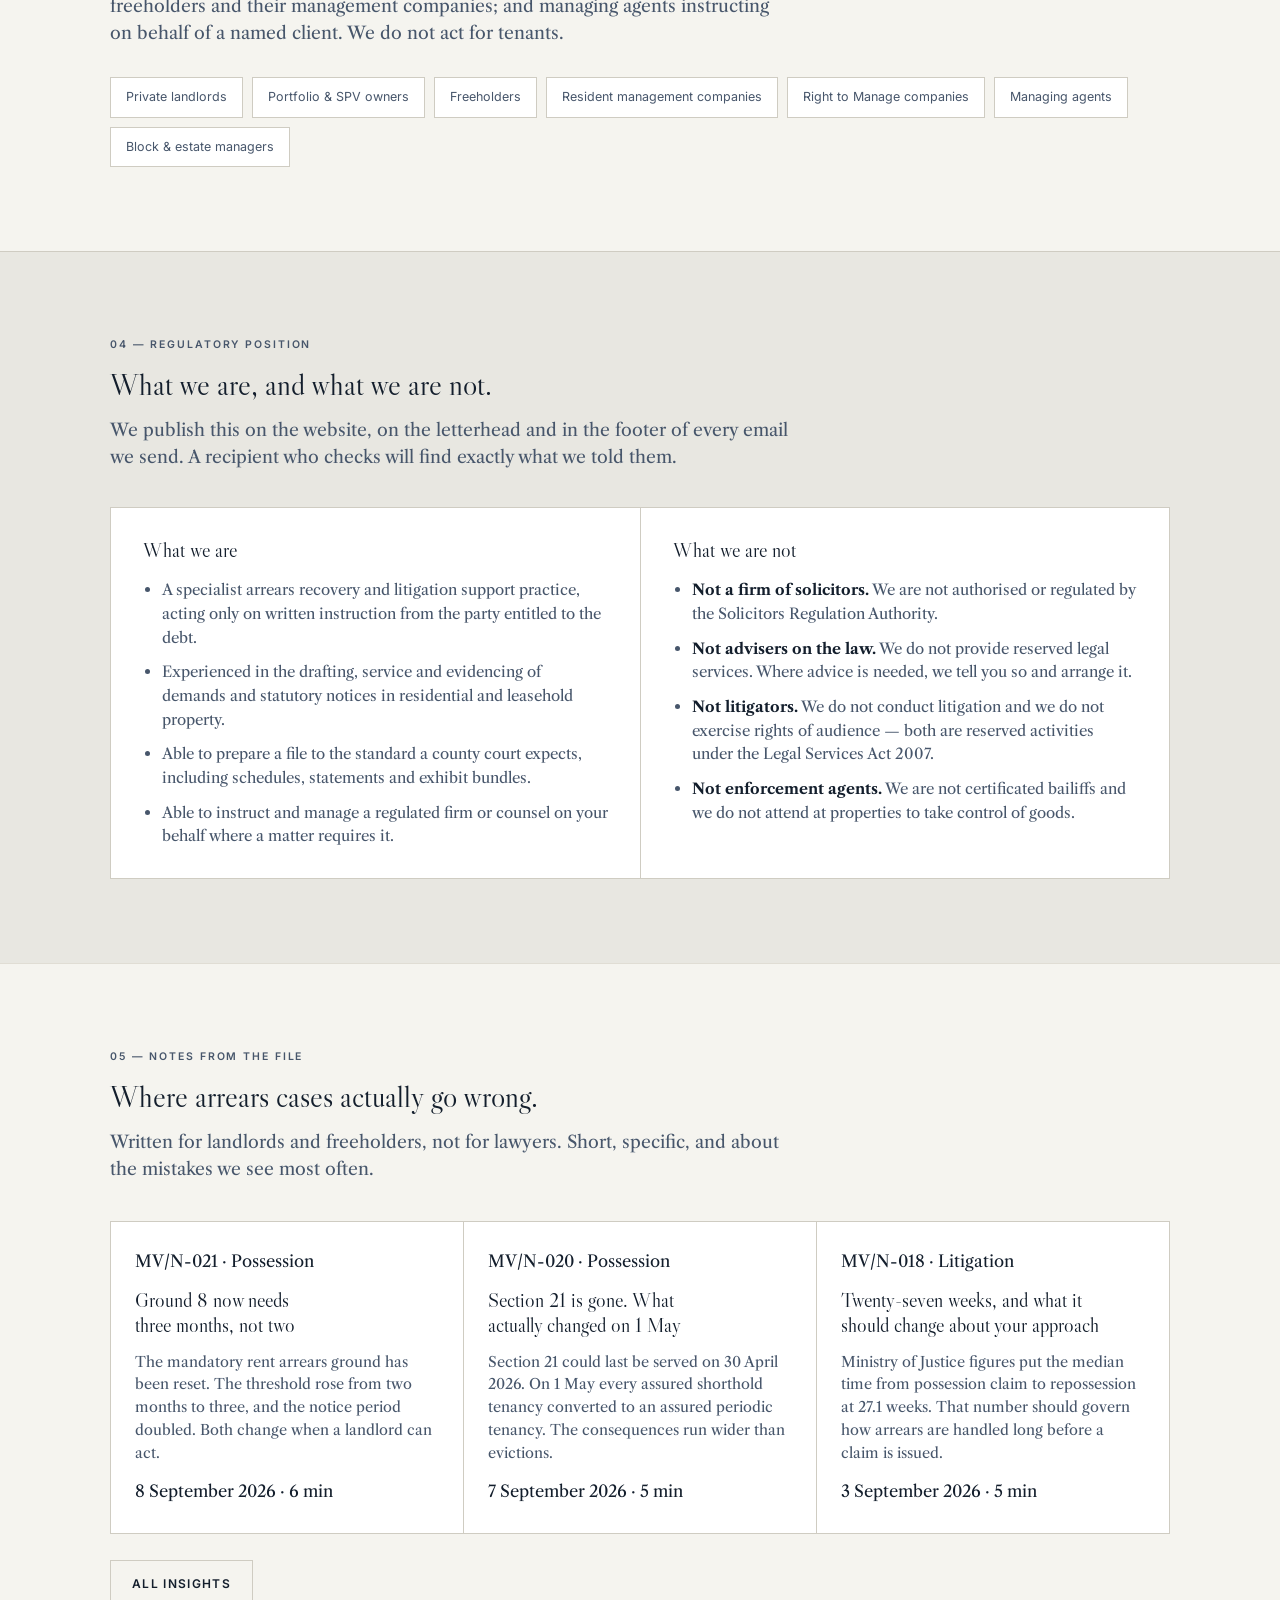
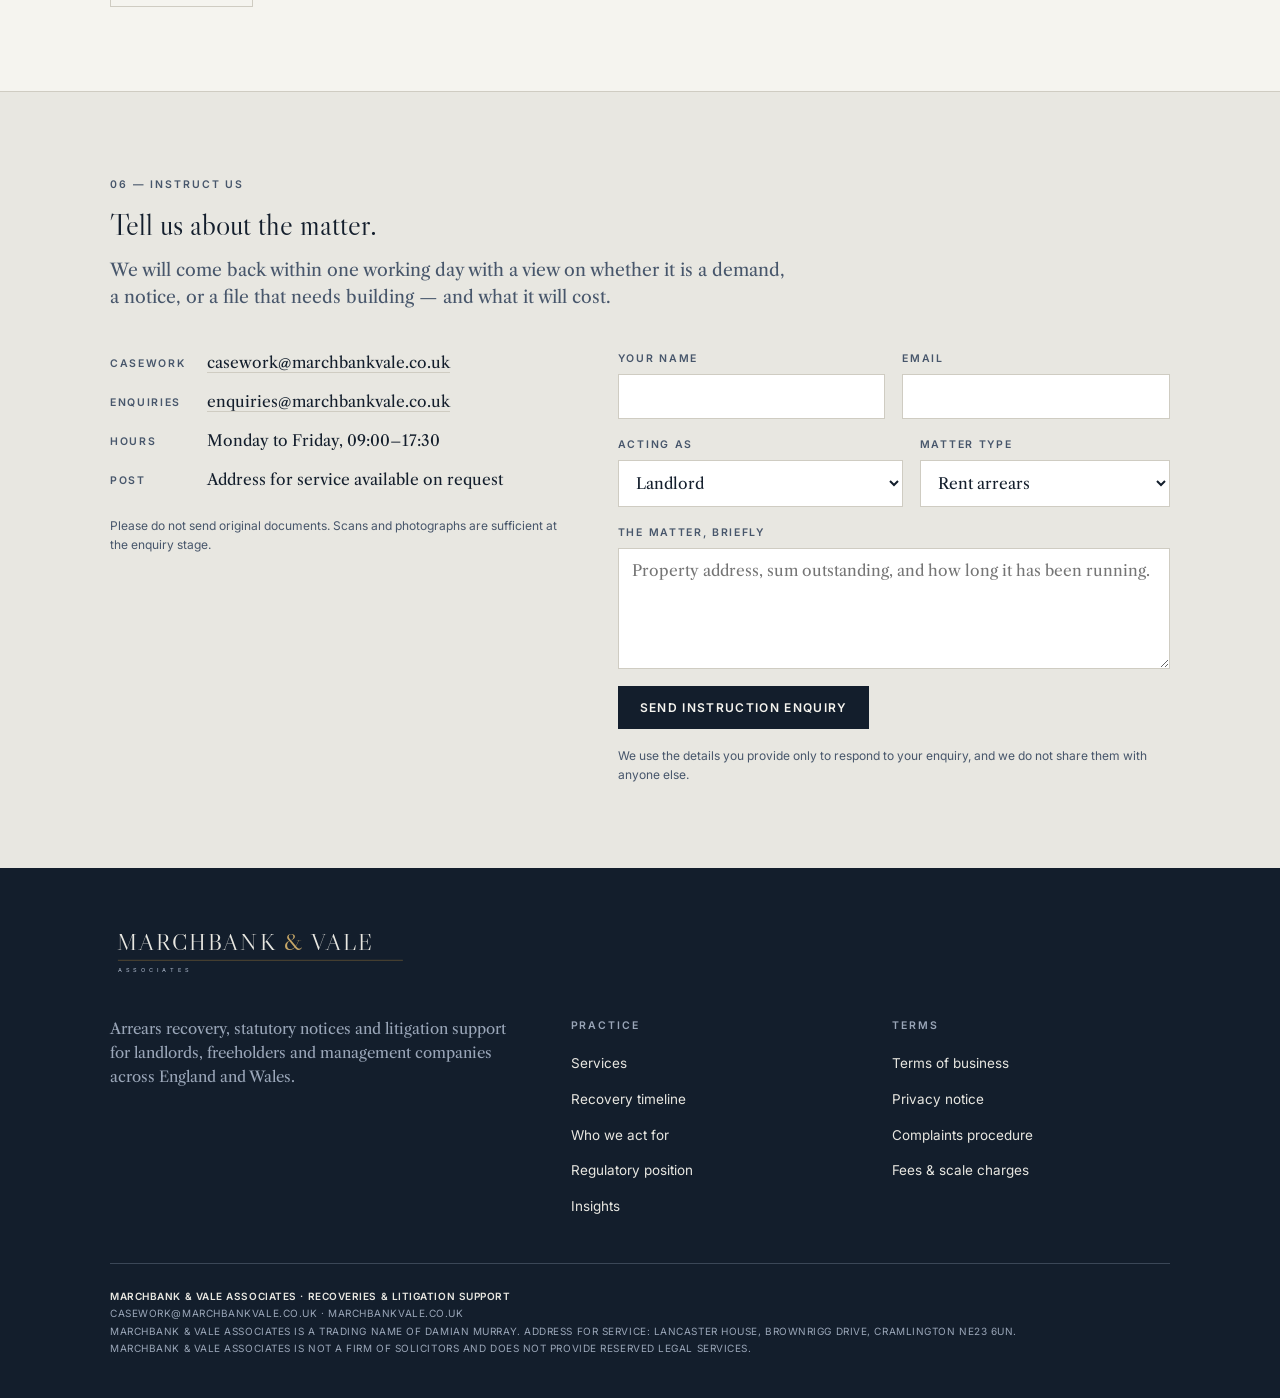
==== commit 9ddca867: "TEMPORARY: trade as Damian Murray, not Sure Lets and Manage Limited Removes every reference to Sure " ====
--- a/index.html
+++ b/index.html
@@ -33,22 +33,22 @@
 <div class="progress" aria-hidden="true"></div>
 <style>
 /* Marchbank & Vale Associates - tokens per asset sheet v1.0
-   Light only. The identity is printed stationery: ink on paper in every context.
-   Brass appears only inside the mark. Tape marks a figure the reader must act on. */
+ Light only. The identity is printed stationery: ink on paper in every context.
+ Brass appears only inside the mark. Tape marks a figure the reader must act on. */
 :root{
-  --mv-ink:#131E2C; --mv-slate:#47566B; --mv-brass:#8F7238; --mv-brass-light:#C6A667;
-  --mv-tape:#7A2E3C; --mv-engrossment:#E8E7E1; --mv-paper:#F5F4EF; --mv-card:#FFFFFF;
-  --mv-hairline:#CFCCC2; --mv-hairline-soft:#E0DDD4; --mv-reversed:#9AA6B8;
-  --font-display:"Libre Caslon Display",Georgia,"Times New Roman",serif;
-  --font-text:"Libre Caslon Text",Georgia,"Times New Roman",serif;
-  --font-ui:Inter,system-ui,-apple-system,"Helvetica Neue",Arial,sans-serif;
-  --maxw:1120px;
+ --mv-ink:#131E2C; --mv-slate:#47566B; --mv-brass:#8F7238; --mv-brass-light:#C6A667;
+ --mv-tape:#7A2E3C; --mv-engrossment:#E8E7E1; --mv-paper:#F5F4EF; --mv-card:#FFFFFF;
+ --mv-hairline:#CFCCC2; --mv-hairline-soft:#E0DDD4; --mv-reversed:#9AA6B8;
+ --font-display:"Libre Caslon Display",Georgia,"Times New Roman",serif;
+ --font-text:"Libre Caslon Text",Georgia,"Times New Roman",serif;
+ --font-ui:Inter,system-ui,-apple-system,"Helvetica Neue",Arial,sans-serif;
+ --maxw:1120px;
 }
 *{box-sizing:border-box}
 html{scroll-behavior:smooth}
 @media(prefers-reduced-motion:reduce){ html{scroll-behavior:auto} *{transition:none!important;animation:none!important} }
 body{margin:0; background:var(--mv-paper); color:var(--mv-ink);
-  font-family:var(--font-text); font-size:16.5px; line-height:1.62; -webkit-font-smoothing:antialiased}
+ font-family:var(--font-text); font-size:16.5px; line-height:1.62; -webkit-font-smoothing:antialiased}
 h1,h2,h3{font-family:var(--font-display); font-weight:400; margin:0; line-height:1.2; text-wrap:balance}
 p{margin:0}
 a{color:inherit}
@@ -59,34 +59,34 @@
 
 .wrap{max-width:var(--maxw); margin:0 auto; padding:0 30px}
 section[id]{scroll-margin-top:112px}
-@media(max-width:700px){ .wrap{padding:0 20px} }
+@media(max-width:700px){.wrap{padding:0 20px} }
 
 .lbl{font-family:var(--font-ui); font-size:10.5px; font-weight:600; letter-spacing:.18em;
-  text-transform:uppercase; color:var(--mv-slate)}
+ text-transform:uppercase; color:var(--mv-slate)}
 
 .mast{position:sticky; top:0; z-index:40; background:var(--mv-paper);
-  border-bottom:1px solid var(--mv-hairline)}
+ border-bottom:1px solid var(--mv-hairline)}
 .mast-in{display:flex; align-items:center; gap:30px; height:124px}
 .brand{margin-right:auto; display:block; line-height:0}
 .brand svg{width:440px; height:auto; display:block}
 .nav{display:flex; gap:28px; font-family:var(--font-ui); font-size:13px; font-weight:500}
 .nav a{text-decoration:none; color:var(--mv-slate); padding:5px 0;
-  border-bottom:1px solid transparent; transition:color .16s, border-color .16s}
+ border-bottom:1px solid transparent; transition:color.16s, border-color.16s}
 .nav a:hover{color:var(--mv-ink); border-bottom-color:var(--mv-hairline)}
-@media(max-width:1200px){ .brand svg{width:360px} }
-@media(max-width:1000px){ .nav{display:none} .brand svg{width:400px} }
-@media(max-width:700px){ .mast-in{height:96px; gap:14px} .brand svg{width:280px} }
-@media(max-width:480px){ .mast-in{height:84px} .brand svg{width:210px} }
+@media(max-width:1200px){.brand svg{width:360px} }
+@media(max-width:1000px){.nav{display:none}.brand svg{width:400px} }
+@media(max-width:700px){.mast-in{height:96px; gap:14px}.brand svg{width:280px} }
+@media(max-width:480px){.mast-in{height:84px}.brand svg{width:210px} }
 
 .btn{display:inline-flex; align-items:center; font-family:var(--font-ui); font-size:12px; font-weight:600;
-  letter-spacing:.11em; text-transform:uppercase; padding:13px 21px; text-decoration:none;
-  border:1px solid var(--mv-ink); background:var(--mv-ink); color:var(--mv-paper);
-  cursor:pointer; transition:background .16s, color .16s}
+ letter-spacing:.11em; text-transform:uppercase; padding:13px 21px; text-decoration:none;
+ border:1px solid var(--mv-ink); background:var(--mv-ink); color:var(--mv-paper);
+ cursor:pointer; transition:background.16s, color.16s}
 .btn:hover{background:transparent; color:var(--mv-ink)}
 .btn:disabled{opacity:.45; pointer-events:none}
 .btn-ghost{background:transparent; color:var(--mv-ink); border-color:var(--mv-hairline)}
 .btn-ghost:hover{background:transparent; border-color:var(--mv-ink)}
-@media(max-width:560px){ .btn{padding:11px 14px; font-size:11px; letter-spacing:.08em} }
+@media(max-width:560px){.btn{padding:11px 14px; font-size:11px; letter-spacing:.08em} }
 
 .sec{padding:84px 0; border-top:1px solid var(--mv-hairline-soft)}
 .sec.fill{background:var(--mv-engrossment); border-top:1px solid var(--mv-hairline)}
@@ -95,112 +95,112 @@
 .dek{font-size:17.5px; line-height:1.55; color:var(--mv-slate); max-width:62ch; margin-top:14px}
 
 .hero{padding:72px 0 76px}
-.hero-grid{display:grid; grid-template-columns:1.04fr .96fr; gap:64px; align-items:start}
-@media(max-width:1000px){ .hero-grid{grid-template-columns:1fr; gap:48px} }
+.hero-grid{display:grid; grid-template-columns:1.04fr.96fr; gap:64px; align-items:start}
+@media(max-width:1000px){.hero-grid{grid-template-columns:1fr; gap:48px} }
 .hero h1{font-size:clamp(32px,4.4vw,44px); line-height:1.15}
-.hero .dek{font-size:18px; max-width:50ch; margin-top:22px}
+.hero.dek{font-size:18px; max-width:50ch; margin-top:22px}
 .hero-cta{display:flex; gap:12px; flex-wrap:wrap; margin-top:32px}
 .hero-foot{margin-top:34px; padding-top:20px; border-top:1px solid var(--mv-hairline);
-  font-family:var(--font-ui); font-size:12px; line-height:1.7; color:var(--mv-slate); max-width:46ch}
+ font-family:var(--font-ui); font-size:12px; line-height:1.7; color:var(--mv-slate); max-width:46ch}
 
 .sheet{background:var(--mv-card); border:1px solid var(--mv-hairline); padding:40px 42px 34px}
-@media(max-width:560px){ .sheet{padding:28px 24px} }
+@media(max-width:560px){.sheet{padding:28px 24px} }
 .sheet-mark{display:flex; justify-content:center; padding-bottom:26px; border-bottom:1px solid var(--mv-hairline)}
 .sheet-mark svg{width:270px; max-width:100%; height:auto}
 .sheet-refs{display:grid; grid-template-columns:auto 1fr; gap:3px 18px; font-family:var(--font-ui);
-  font-size:10.5px; letter-spacing:.055em; color:var(--mv-slate); margin:22px 0 22px}
+ font-size:10.5px; letter-spacing:.055em; color:var(--mv-slate); margin:22px 0 22px}
 .sheet-refs b{color:var(--mv-ink); font-weight:600; font-variant-numeric:tabular-nums}
 .sheet-sub{font-family:var(--font-ui); font-size:11px; font-weight:600; letter-spacing:.16em;
-  text-transform:uppercase; border-top:1px solid var(--mv-hairline); border-bottom:1px solid var(--mv-hairline);
-  padding:11px 0; margin-bottom:20px}
+ text-transform:uppercase; border-top:1px solid var(--mv-hairline); border-bottom:1px solid var(--mv-hairline);
+ padding:11px 0; margin-bottom:20px}
 .sheet-body{font-size:13.5px; line-height:1.8; display:flex; flex-direction:column; gap:12px}
 .redact{display:inline-block; height:.72em; background:var(--mv-ink); vertical-align:-.04em}
 .sheet-fade{color:var(--mv-slate)}
 @supports (-webkit-background-clip:text) or (background-clip:text){
-  .sheet-fade{background:linear-gradient(var(--mv-slate),rgba(71,86,107,0)); -webkit-background-clip:text;
-    background-clip:text; color:transparent}
+.sheet-fade{background:linear-gradient(var(--mv-slate),rgba(71,86,107,0)); -webkit-background-clip:text;
+ background-clip:text; color:transparent}
 }
 .sheet-foot{margin-top:24px; padding-top:14px; border-top:1px solid var(--mv-hairline);
-  font-family:var(--font-ui); font-size:9px; line-height:1.8; letter-spacing:.055em;
-  text-transform:uppercase; color:var(--mv-slate)}
+ font-family:var(--font-ui); font-size:9px; line-height:1.8; letter-spacing:.055em;
+ text-transform:uppercase; color:var(--mv-slate)}
 .figcap{font-family:var(--font-ui); font-size:10px; font-weight:500; letter-spacing:.15em;
-  text-transform:uppercase; color:var(--mv-slate); margin-top:14px; text-align:right}
+ text-transform:uppercase; color:var(--mv-slate); margin-top:14px; text-align:right}
 
 .strip{display:grid; grid-template-columns:repeat(4,1fr); gap:1px; background:var(--mv-hairline);
-  border:1px solid var(--mv-hairline)}
+ border:1px solid var(--mv-hairline)}
 .strip div{background:var(--mv-paper); padding:26px 24px}
 .strip b{display:block; font-family:var(--font-display); font-weight:400; font-size:19px; margin-bottom:8px}
 .strip span{font-size:14px; line-height:1.55; color:var(--mv-slate)}
-@media(max-width:860px){ .strip{grid-template-columns:1fr 1fr} }
-@media(max-width:520px){ .strip{grid-template-columns:1fr} }
+@media(max-width:860px){.strip{grid-template-columns:1fr 1fr} }
+@media(max-width:520px){.strip{grid-template-columns:1fr} }
 
 .rows{margin-top:38px; border-top:1px solid var(--mv-hairline)}
 .row{display:grid; grid-template-columns:38px 1fr 1.2fr; gap:26px; padding:24px 0;
-  border-bottom:1px solid var(--mv-hairline-soft); align-items:baseline}
+ border-bottom:1px solid var(--mv-hairline-soft); align-items:baseline}
 .row-n{font-family:var(--font-ui); font-size:11px; font-weight:600; color:var(--mv-slate);
-  font-variant-numeric:tabular-nums; letter-spacing:.08em}
+ font-variant-numeric:tabular-nums; letter-spacing:.08em}
 .row h3{font-size:21px}
 .row p{font-size:15px; line-height:1.6; color:var(--mv-slate)}
-.row .cites{display:block; margin-top:9px; font-family:var(--font-ui); font-size:10.5px;
-  letter-spacing:.09em; color:var(--mv-slate)}
-@media(max-width:860px){ .row{grid-template-columns:30px 1fr; gap:8px 14px} .row p{grid-column:2} }
+.row.cites{display:block; margin-top:9px; font-family:var(--font-ui); font-size:10.5px;
+ letter-spacing:.09em; color:var(--mv-slate)}
+@media(max-width:860px){.row{grid-template-columns:30px 1fr; gap:8px 14px}.row p{grid-column:2} }
 
 .stages{margin-top:40px; display:grid; grid-template-columns:repeat(5,1fr); gap:1px;
-  background:var(--mv-hairline); border:1px solid var(--mv-hairline)}
+ background:var(--mv-hairline); border:1px solid var(--mv-hairline)}
 .stage{background:var(--mv-card); padding:24px 20px 28px}
-.stage .day{display:block; font-family:var(--font-ui); font-size:10.5px; font-weight:600;
-  letter-spacing:.16em; text-transform:uppercase; color:var(--mv-slate); margin-bottom:13px;
-  font-variant-numeric:tabular-nums}
+.stage.day{display:block; font-family:var(--font-ui); font-size:10.5px; font-weight:600;
+ letter-spacing:.16em; text-transform:uppercase; color:var(--mv-slate); margin-bottom:13px;
+ font-variant-numeric:tabular-nums}
 .stage h3{font-size:18px; margin-bottom:9px}
 .stage p{font-size:14px; line-height:1.55; color:var(--mv-slate)}
-@media(max-width:1000px){ .stages{grid-template-columns:1fr 1fr} .stage:nth-child(5){grid-column:1 / -1} }
-@media(max-width:600px){ .stages{grid-template-columns:1fr} .stage:nth-child(5){grid-column:auto} }
+@media(max-width:1000px){.stages{grid-template-columns:1fr 1fr}.stage:nth-child(5){grid-column:1 / -1} }
+@media(max-width:600px){.stages{grid-template-columns:1fr}.stage:nth-child(5){grid-column:auto} }
 
 .tags{display:flex; flex-wrap:wrap; gap:9px; margin-top:30px}
 .tag{font-family:var(--font-ui); font-size:12.5px; padding:9px 15px;
-  border:1px solid var(--mv-hairline); background:var(--mv-card); color:var(--mv-slate)}
+ border:1px solid var(--mv-hairline); background:var(--mv-card); color:var(--mv-slate)}
 
 .two{display:grid; grid-template-columns:1fr 1fr; margin-top:36px;
-  border:1px solid var(--mv-hairline); background:var(--mv-card)}
+ border:1px solid var(--mv-hairline); background:var(--mv-card)}
 .two > div{padding:30px 32px}
 .two > div + div{border-left:1px solid var(--mv-hairline)}
 .two h3{font-size:20px; margin-bottom:16px}
 .two ul{margin:0; padding-left:19px; display:flex; flex-direction:column; gap:11px}
 .two li{font-size:15px; line-height:1.58; color:var(--mv-slate)}
 .two li b{color:var(--mv-ink)}
-@media(max-width:800px){ .two{grid-template-columns:1fr} .two > div + div{border-left:0; border-top:1px solid var(--mv-hairline)} }
+@media(max-width:800px){.two{grid-template-columns:1fr}.two > div + div{border-left:0; border-top:1px solid var(--mv-hairline)} }
 
 .arts{display:grid; grid-template-columns:repeat(3,1fr); gap:1px; background:var(--mv-hairline);
-  border:1px solid var(--mv-hairline); margin-top:38px}
+ border:1px solid var(--mv-hairline); margin-top:38px}
 .art{background:var(--mv-card); padding:26px 24px 28px; display:flex; flex-direction:column; gap:13px;
-  text-decoration:none; transition:background .18s}
+ text-decoration:none; transition:background.18s}
 .art:hover{background:var(--mv-engrossment)}
-.art .ref{font-family:var(--font-ui); font-size:10px; font-weight:600; letter-spacing:.15em;
-  text-transform:uppercase; color:var(--mv-slate); padding-bottom:12px;
-  border-bottom:1px solid var(--mv-hairline-soft)}
+.art.ref{font-family:var(--font-ui); font-size:10px; font-weight:600; letter-spacing:.15em;
+ text-transform:uppercase; color:var(--mv-slate); padding-bottom:12px;
+ border-bottom:1px solid var(--mv-hairline-soft)}
 .art h3{font-size:20px; line-height:1.24}
 .art p{font-size:14.5px; line-height:1.58; color:var(--mv-slate)}
-.art .meta{margin-top:auto; padding-top:15px; font-family:var(--font-ui); font-size:10.5px;
-  letter-spacing:.09em; color:var(--mv-slate); border-top:1px solid var(--mv-hairline-soft)}
-@media(max-width:900px){ .arts{grid-template-columns:1fr} }
+.art.meta{margin-top:auto; padding-top:15px; font-family:var(--font-ui); font-size:10.5px;
+ letter-spacing:.09em; color:var(--mv-slate); border-top:1px solid var(--mv-hairline-soft)}
+@media(max-width:900px){.arts{grid-template-columns:1fr} }
 
 .cgrid{display:grid; grid-template-columns:.9fr 1.1fr; gap:56px; margin-top:38px}
-@media(max-width:900px){ .cgrid{grid-template-columns:1fr; gap:40px} }
+@media(max-width:900px){.cgrid{grid-template-columns:1fr; gap:40px} }
 .dl{display:grid; grid-template-columns:auto 1fr; gap:14px 22px; font-size:15.5px; margin:0}
 .dl dt{font-family:var(--font-ui); font-size:10.5px; font-weight:600; letter-spacing:.16em;
-  text-transform:uppercase; color:var(--mv-slate); padding-top:5px}
+ text-transform:uppercase; color:var(--mv-slate); padding-top:5px}
 .dl dd{margin:0}
 .dl a{text-decoration:none; border-bottom:1px solid var(--mv-hairline)}
 .dl a:hover{border-bottom-color:var(--mv-ink)}
 form{display:flex; flex-direction:column; gap:17px}
 .field{display:flex; flex-direction:column; gap:7px}
 label{font-family:var(--font-ui); font-size:10.5px; font-weight:600; letter-spacing:.16em;
-  text-transform:uppercase; color:var(--mv-slate)}
+ text-transform:uppercase; color:var(--mv-slate)}
 input,select,textarea{font-family:var(--font-text); font-size:15.5px; color:var(--mv-ink);
-  background:var(--mv-card); border:1px solid var(--mv-hairline); padding:12px 13px; border-radius:0}
+ background:var(--mv-card); border:1px solid var(--mv-hairline); padding:12px 13px; border-radius:0}
 input:focus,select:focus,textarea:focus{border-color:var(--mv-ink); outline:none}
 .two-up{display:grid; grid-template-columns:1fr 1fr; gap:17px}
-@media(max-width:520px){ .two-up{grid-template-columns:1fr} }
+@media(max-width:520px){.two-up{grid-template-columns:1fr} }
 .fnote{font-family:var(--font-ui); font-size:12px; line-height:1.6; color:var(--mv-slate)}
 .sent{display:none; padding:15px 17px; border:1px solid var(--mv-ink); background:var(--mv-card); font-size:15px}
 .sent.show{display:block}
@@ -208,515 +208,515 @@
 footer{background:var(--mv-ink); color:var(--mv-engrossment); padding:56px 0 40px}
 .foot-mark{width:300px; max-width:100%; height:auto; display:block}
 .fgrid{display:grid; grid-template-columns:1.5fr 1fr 1fr; gap:44px; margin-top:34px}
-@media(max-width:800px){ .fgrid{grid-template-columns:1fr; gap:30px} }
+@media(max-width:800px){.fgrid{grid-template-columns:1fr; gap:30px} }
 .fgrid h4{font-family:var(--font-ui); font-size:10.5px; font-weight:600; letter-spacing:.18em;
-  text-transform:uppercase; color:var(--mv-reversed); margin:0 0 15px}
+ text-transform:uppercase; color:var(--mv-reversed); margin:0 0 15px}
 .fgrid ul{list-style:none; margin:0; padding:0; display:flex; flex-direction:column; gap:9px}
 .fgrid a{font-family:var(--font-ui); font-size:13.5px; color:var(--mv-engrossment); text-decoration:none}
 .fgrid a:hover{color:#FFFFFF; text-decoration:underline; text-underline-offset:3px}
 .fgrid p{font-size:15px; line-height:1.6; color:var(--mv-reversed); max-width:40ch}
 .compliance{margin-top:44px; padding-top:24px; border-top:1px solid rgba(154,166,184,.3);
-  font-family:var(--font-ui); font-size:10px; line-height:1.75; letter-spacing:.055em;
-  text-transform:uppercase; color:var(--mv-reversed)}
+ font-family:var(--font-ui); font-size:10px; line-height:1.75; letter-spacing:.055em;
+ text-transform:uppercase; color:var(--mv-reversed)}
 .compliance span{display:block}
 .compliance b{color:var(--mv-engrossment); font-weight:600}
 footer :focus-visible{outline-color:var(--mv-brass-light)}
 
 .chat-open{position:fixed; right:24px; bottom:24px; z-index:60; display:inline-flex; align-items:center; gap:9px;
-  font-family:var(--font-ui); font-size:11.5px; font-weight:600; letter-spacing:.13em; text-transform:uppercase;
-  background:var(--mv-ink); color:var(--mv-paper); border:1px solid var(--mv-ink); padding:14px 20px; cursor:pointer}
+ font-family:var(--font-ui); font-size:11.5px; font-weight:600; letter-spacing:.13em; text-transform:uppercase;
+ background:var(--mv-ink); color:var(--mv-paper); border:1px solid var(--mv-ink); padding:14px 20px; cursor:pointer}
 .chat-open:hover{background:#1B2A3C}
 .chat-panel{position:fixed; right:24px; bottom:24px; z-index:61; width:370px; max-width:calc(100vw - 32px);
-  background:var(--mv-card); border:1px solid var(--mv-ink); display:none; flex-direction:column;
-  max-height:min(560px, calc(100vh - 48px)); box-shadow:0 24px 60px -24px rgba(19,30,44,.4)}
+ background:var(--mv-card); border:1px solid var(--mv-ink); display:none; flex-direction:column;
+ max-height:min(560px, calc(100vh - 48px)); box-shadow:0 24px 60px -24px rgba(19,30,44,.4)}
 .chat-panel.show{display:flex}
 .chat-head{background:var(--mv-ink); color:var(--mv-engrossment); padding:16px 18px;
-  display:flex; align-items:flex-start; gap:14px}
-.chat-head .t{font-family:var(--font-ui); font-size:11px; font-weight:600; letter-spacing:.16em; text-transform:uppercase}
-.chat-head .s{font-size:13px; color:var(--mv-reversed); margin-top:5px; line-height:1.5}
+ display:flex; align-items:flex-start; gap:14px}
+.chat-head.t{font-family:var(--font-ui); font-size:11px; font-weight:600; letter-spacing:.16em; text-transform:uppercase}
+.chat-head.s{font-size:13px; color:var(--mv-reversed); margin-top:5px; line-height:1.5}
 .chat-close{margin-left:auto; background:none; border:0; color:var(--mv-reversed); cursor:pointer;
-  font-size:20px; line-height:1; padding:0 2px; font-family:var(--font-ui)}
+ font-size:20px; line-height:1; padding:0 2px; font-family:var(--font-ui)}
 .chat-close:hover{color:#FFFFFF}
 .chat-log{flex:1; overflow-y:auto; padding:18px; display:flex; flex-direction:column; gap:13px}
 .msg{font-size:14.5px; line-height:1.6; padding:11px 14px; max-width:88%}
 .msg.them{background:var(--mv-engrossment); border:1px solid var(--mv-hairline-soft); align-self:flex-start}
 .msg.you{background:var(--mv-ink); color:var(--mv-paper); align-self:flex-end}
-.msg .who{display:block; font-family:var(--font-ui); font-size:9.5px; font-weight:600; letter-spacing:.15em;
-  text-transform:uppercase; color:var(--mv-slate); margin-bottom:5px}
+.msg.who{display:block; font-family:var(--font-ui); font-size:9.5px; font-weight:600; letter-spacing:.15em;
+ text-transform:uppercase; color:var(--mv-slate); margin-bottom:5px}
 .chat-form{display:flex; gap:0; border-top:1px solid var(--mv-hairline)}
 .chat-form input{flex:1; border:0; padding:14px 16px; font-size:15px}
 .chat-form input:focus{outline:none; background:var(--mv-engrossment)}
 .chat-form button{border:0; border-left:1px solid var(--mv-hairline); background:var(--mv-card);
-  font-family:var(--font-ui); font-size:10.5px; font-weight:600; letter-spacing:.14em; text-transform:uppercase;
-  color:var(--mv-ink); padding:0 18px; cursor:pointer}
+ font-family:var(--font-ui); font-size:10.5px; font-weight:600; letter-spacing:.14em; text-transform:uppercase;
+ color:var(--mv-ink); padding:0 18px; cursor:pointer}
 .chat-form button:hover{background:var(--mv-engrossment)}
 .chat-foot{font-family:var(--font-ui); font-size:9.5px; line-height:1.65; letter-spacing:.05em;
-  color:var(--mv-slate); padding:11px 18px; border-top:1px solid var(--mv-hairline-soft);
-  background:var(--mv-paper)}
-@media(max-width:560px){ .chat-open{right:16px; bottom:16px} .chat-panel{right:16px; bottom:16px} }
+ color:var(--mv-slate); padding:11px 18px; border-top:1px solid var(--mv-hairline-soft);
+ background:var(--mv-paper)}
+@media(max-width:560px){.chat-open{right:16px; bottom:16px}.chat-panel{right:16px; bottom:16px} }
 
 /* ── mobile refinements ── */
 @media(max-width:700px){
-  /* The header button competes with the wordmark for width on a phone.
-     Both hero buttons sit immediately below, so the header one is redundant —
-     dropping it lets the name be legible, which matters more. */
-  .mast .btn{display:none}
-  .mast-in{height:auto; padding:18px 0; gap:0}
-  .brand{margin-right:0; width:100%}
-  .brand svg{width:100%; max-width:340px}
-  .hero{padding:40px 0 46px}
-  .hero h1{font-size:clamp(26px,7vw,32px)}
-  .hero .dek{font-size:16.5px; max-width:none}
-  .hero-cta{gap:10px}
-  .hero-cta .btn{flex:1 1 100%; justify-content:center}
-  .sec{padding:52px 0}
-  .sec h2{font-size:25px}
-  .dek{font-size:16.5px}
-  .sheet{padding:22px 18px}
-  .sheet-mark svg{width:200px}
-  .sheet-body{font-size:12.5px}
-  .sheet-refs{font-size:9.5px; gap:2px 12px}
-  .cgrid{gap:32px}
-  .dl{grid-template-columns:1fr; gap:4px 0}
-  .dl dt{padding-top:14px}
-  .stage{padding:20px 18px 22px}
-  .row{padding:20px 0}
-  .row h3{font-size:19px}
-  .two > div{padding:24px 20px}
-  .art{padding:22px 20px 24px}
-  footer{padding:42px 0 34px}
-  .foot-mark{width:100%}
-  .compliance{font-size:9.5px}
-  .chat-open{right:14px; bottom:14px; padding:12px 16px; font-size:11px}
+ /* The header button competes with the wordmark for width on a phone.
+ Both hero buttons sit immediately below, so the header one is redundant —
+ dropping it lets the name be legible, which matters more. */
+.mast.btn{display:none}
+.mast-in{height:auto; padding:18px 0; gap:0}
+.brand{margin-right:0; width:100%}
+.brand svg{width:100%; max-width:340px}
+.hero{padding:40px 0 46px}
+.hero h1{font-size:clamp(26px,7vw,32px)}
+.hero.dek{font-size:16.5px; max-width:none}
+.hero-cta{gap:10px}
+.hero-cta.btn{flex:1 1 100%; justify-content:center}
+.sec{padding:52px 0}
+.sec h2{font-size:25px}
+.dek{font-size:16.5px}
+.sheet{padding:22px 18px}
+.sheet-mark svg{width:200px}
+.sheet-body{font-size:12.5px}
+.sheet-refs{font-size:9.5px; gap:2px 12px}
+.cgrid{gap:32px}
+.dl{grid-template-columns:1fr; gap:4px 0}
+.dl dt{padding-top:14px}
+.stage{padding:20px 18px 22px}
+.row{padding:20px 0}
+.row h3{font-size:19px}
+.two > div{padding:24px 20px}
+.art{padding:22px 20px 24px}
+ footer{padding:42px 0 34px}
+.foot-mark{width:100%}
+.compliance{font-size:9.5px}
+.chat-open{right:14px; bottom:14px; padding:12px 16px; font-size:11px}
 }
 @media(max-width:430px){
-  .hero h1{font-size:26px}
-  .brand svg{max-width:300px}
-  .btn{padding:10px 12px; font-size:10.5px; letter-spacing:.06em}
-  .figcap{text-align:left}
+.hero h1{font-size:26px}
+.brand svg{max-width:300px}
+.btn{padding:10px 12px; font-size:10.5px; letter-spacing:.06em}
+.figcap{text-align:left}
 }
 </style>
 
 <header class="mast">
-  <div class="wrap mast-in">
-    <a class="brand" href="#top" aria-label="Marchbank &amp; Vale Associates — home">
-      <svg viewBox="0 0 760 150" role="img" aria-label="Marchbank &amp; Vale Associates">
-        <text x="8" y="66" style="font-family:'Libre Caslon Display',Georgia,serif;font-size:58px;letter-spacing:5.2px;fill:#131E2C">MARCHBANK <tspan style="fill:#8F7238">&amp;</tspan> VALE</text>
-        <line x1="10" y1="92" x2="750" y2="92" stroke="#8F7238" stroke-width="1.25"/>
-        <text x="10" y="121" style="font-family:Inter,sans-serif;font-size:14px;font-weight:500;letter-spacing:9.5px;fill:#47566B">ASSOCIATES</text>
-      </svg>
-    </a>
-    <nav class="nav">
-      <a href="services.html">Services</a>
-      <a href="process.html">Process</a>
-      <a href="standing.html">Our standing</a>
-      <a href="blog/index.html">Insights</a>
-    </nav>
-    <a class="btn" href="contact.html">Instruct us</a>
-  </div>
+ <div class="wrap mast-in">
+ <a class="brand" href="#top" aria-label="Marchbank &amp; Vale Associates — home">
+ <svg viewBox="0 0 760 150" role="img" aria-label="Marchbank &amp; Vale Associates">
+ <text x="8" y="66" style="font-family:'Libre Caslon Display',Georgia,serif;font-size:58px;letter-spacing:5.2px;fill:#131E2C">MARCHBANK <tspan style="fill:#8F7238">&amp;</tspan> VALE</text>
+ <line x1="10" y1="92" x2="750" y2="92" stroke="#8F7238" stroke-width="1.25"/>
+ <text x="10" y="121" style="font-family:Inter,sans-serif;font-size:14px;font-weight:500;letter-spacing:9.5px;fill:#47566B">ASSOCIATES</text>
+ </svg>
+ </a>
+ <nav class="nav">
+ <a href="services.html">Services</a>
+ <a href="process.html">Process</a>
+ <a href="standing.html">Our standing</a>
+ <a href="blog/index.html">Insights</a>
+ </nav>
+ <a class="btn" href="contact.html">Instruct us</a>
+ </div>
 </header>
 
 <main id="top">
 
 <section class="hero">
-  <div class="wrap hero-grid">
-    <div>
-      <h1>When the rent stops, the correspondence has to change.</h1>
-      <p class="dek">We are a specialist arrears recovery and litigation support practice. We act on written instruction from landlords, freeholders and management companies — and every letter that leaves this office is written to be read twice: once by your tenant, and once by a district judge. Recovery is rarely the cheapest course open to a client, and it is never the cheapest outcome for a debtor: interest, court fees and recoverable costs are added to the sum claimed, and a judgment is recorded against the debtor for six years.</p>
-      <div class="hero-cta">
-        <a class="btn" href="contact.html">Instruct us on a matter</a>
-        <a class="btn btn-ghost" href="process.html">See the recovery timeline</a>
-      </div>
-      <p class="hero-foot">We are not a firm of solicitors, and every letter we send says so.</p>
-    </div>
-
-    <div>
-      <article class="sheet" aria-label="Specimen letter before claim">
-        <div class="sheet-mark">
-          <svg viewBox="0 0 720 200" role="img" aria-label="Marchbank &amp; Vale Associates, Recoveries &amp; Litigation Support">
-            <text x="360" y="62" style="font-family:'Libre Caslon Display',Georgia,serif;font-size:56px;letter-spacing:5px;fill:#131E2C;text-anchor:middle">MARCHBANK <tspan style="fill:#8F7238">&amp;</tspan> VALE</text>
-            <line x1="150" y1="88" x2="570" y2="88" stroke="#8F7238" stroke-width="1.25"/>
-            <text x="362" y="117" style="font-family:Inter,sans-serif;font-size:13px;font-weight:500;letter-spacing:9px;fill:#47566B;text-anchor:middle">ASSOCIATES</text>
-            <text x="360" y="162" style="font-family:'Libre Caslon Text',Georgia,serif;font-size:17px;letter-spacing:1.4px;fill:#47566B;text-anchor:middle">Recoveries &amp; Litigation Support</text>
-          </svg>
-        </div>
-
-        <div class="sheet-refs">
-          <span>Our reference</span><b>MV/TFE/0214/26</b>
-          <span>Date</span><b>31 August 2026</b>
-          <span>Service</span><b>First class post and email</b>
-        </div>
-
-        <div class="sheet-sub">Letter Before Claim — Rent Arrears</div>
-
-        <div class="sheet-body">
-          <p>Dear <span class="redact" style="width:5.6em"></span></p>
-          <p><strong>Property: <span class="redact" style="width:12em"></span></strong></p>
-          <p>We are instructed by Thornfield Estates (No. 4) Limited in relation to the tenancy of the above property. Our client's records show rent arrears of <span class="tape">£4,180.00</span> as at 31 August 2026, being four monthly instalments of <span class="num">£1,045.00</span> falling due on the 1st of each month.</p>
-          <p class="sheet-fade">This letter is sent in accordance with the Pre-Action Protocol for Debt Claims. Enclosed with it you will find the prescribed Information Sheet, a Reply Form and a Financial Statement, together with a full statement of account showing every payment received and every sum charged…</p>
-        </div>
-
-        <div class="sheet-foot">
-          Marchbank &amp; Vale Associates is a trading name of Sure Lets and Manage Limited (registered in England and Wales, company number 16613860). Marchbank &amp; Vale Associates is not a firm of solicitors and does not provide reserved legal services.
-        </div>
-      </article>
-      <p class="figcap">Fig. 1 — House letterhead, A4</p>
-    </div>
-  </div>
+ <div class="wrap hero-grid">
+ <div>
+ <h1>When the rent stops, the correspondence has to change.</h1>
+ <p class="dek">We are a specialist arrears recovery and litigation support practice. We act on written instruction from landlords, freeholders and management companies — and every letter that leaves this office is written to be read twice: once by your tenant, and once by a district judge. Recovery is rarely the cheapest course open to a client, and it is never the cheapest outcome for a debtor: interest, court fees and recoverable costs are added to the sum claimed, and a judgment is recorded against the debtor for six years.</p>
+ <div class="hero-cta">
+ <a class="btn" href="contact.html">Instruct us on a matter</a>
+ <a class="btn btn-ghost" href="process.html">See the recovery timeline</a>
+ </div>
+ <p class="hero-foot">We are not a firm of solicitors, and every letter we send says so.</p>
+ </div>
+
+ <div>
+ <article class="sheet" aria-label="Specimen letter before claim">
+ <div class="sheet-mark">
+ <svg viewBox="0 0 720 200" role="img" aria-label="Marchbank &amp; Vale Associates, Recoveries &amp; Litigation Support">
+ <text x="360" y="62" style="font-family:'Libre Caslon Display',Georgia,serif;font-size:56px;letter-spacing:5px;fill:#131E2C;text-anchor:middle">MARCHBANK <tspan style="fill:#8F7238">&amp;</tspan> VALE</text>
+ <line x1="150" y1="88" x2="570" y2="88" stroke="#8F7238" stroke-width="1.25"/>
+ <text x="362" y="117" style="font-family:Inter,sans-serif;font-size:13px;font-weight:500;letter-spacing:9px;fill:#47566B;text-anchor:middle">ASSOCIATES</text>
+ <text x="360" y="162" style="font-family:'Libre Caslon Text',Georgia,serif;font-size:17px;letter-spacing:1.4px;fill:#47566B;text-anchor:middle">Recoveries &amp; Litigation Support</text>
+ </svg>
+ </div>
+
+ <div class="sheet-refs">
+ <span>Our reference</span><b>MV/TFE/0214/26</b>
+ <span>Date</span><b>31 August 2026</b>
+ <span>Service</span><b>First class post and email</b>
+ </div>
+
+ <div class="sheet-sub">Letter Before Claim — Rent Arrears</div>
+
+ <div class="sheet-body">
+ <p>Dear <span class="redact" style="width:5.6em"></span></p>
+ <p><strong>Property: <span class="redact" style="width:12em"></span></strong></p>
+ <p>We are instructed by Thornfield Estates (No. 4) Limited in relation to the tenancy of the above property. Our client's records show rent arrears of <span class="tape">£4,180.00</span> as at 31 August 2026, being four monthly instalments of <span class="num">£1,045.00</span> falling due on the 1st of each month.</p>
+ <p class="sheet-fade">This letter is sent in accordance with the Pre-Action Protocol for Debt Claims. Enclosed with it you will find the prescribed Information Sheet, a Reply Form and a Financial Statement, together with a full statement of account showing every payment received and every sum charged…</p>
+ </div>
+
+ <div class="sheet-foot">
+ Marchbank &amp; Vale Associates is a trading name of Damian Murray. Marchbank &amp; Vale Associates is not a firm of solicitors and does not provide reserved legal services.
+ </div>
+ </article>
+ <p class="figcap">Fig. 1 — House letterhead, A4</p>
+ </div>
+ </div>
 </section>
 
 <div class="wrap">
-  <div class="strip rise">
-    <div><b>Protocol-compliant</b><span>Every demand issued under the Pre-Action Protocol for Debt Claims, with the prescribed enclosures.</span></div>
-    <div><b>Evidenced service</b><span>First class post and email, with proof of posting and service records kept on file.</span></div>
-    <div><b>Judge-ready files</b><span>Rent schedules, statements and exhibit bundles prepared to the standard the court expects.</span></div>
-    <div><b>Solicitors on call</b><span>Where a matter turns contested, we brief and manage a regulated firm on your behalf.</span></div>
-  </div>
+ <div class="strip rise">
+ <div><b>Protocol-compliant</b><span>Every demand issued under the Pre-Action Protocol for Debt Claims, with the prescribed enclosures.</span></div>
+ <div><b>Evidenced service</b><span>First class post and email, with proof of posting and service records kept on file.</span></div>
+ <div><b>Judge-ready files</b><span>Rent schedules, statements and exhibit bundles prepared to the standard the court expects.</span></div>
+ <div><b>Solicitors on call</b><span>Where a matter turns contested, we brief and manage a regulated firm on your behalf.</span></div>
+ </div>
 </div>
 
 <section class="sec rise" id="services">
-  <div class="wrap">
-    <div class="sec-head">
-      <p class="lbl">01 — What we handle</p>
-      <h2>Six things, done properly.</h2>
-      <p class="dek">Most arrears cases are not lost at trial. They are lost months earlier, in a demand that was never validly served or a schedule that could not be reconciled.</p>
-    </div>
-
-    <div class="rows">
-      <div class="row">
-        <span class="row-n">01</span>
-        <h3>Rent arrears recovery</h3>
-        <p>From the first missed instalment to judgment. Reconciliation of the rent account, formal demand, a negotiated repayment plan where that is the commercial answer, and escalation where it is not.
-        <span class="cites">Assured shorthold · company let · licence</span></p>
-      </div>
-      <div class="row">
-        <span class="row-n">02</span>
-        <h3>Ground rent &amp; service charge arrears</h3>
-        <p>Demands in the prescribed form under s.166 Commonhold and Leasehold Reform Act 2002, service charge demands within the s.20B time limit, and correspondence on breach of covenant.
-        <span class="cites">s.166 CLRA 2002 · s.20B LTA 1985 · breach of covenant</span></p>
-      </div>
-      <div class="row">
-        <span class="row-n">03</span>
-        <h3>Statutory notices</h3>
-        <p>Drafting and service of possession and breach notices under the current tenancy regime, with the evidence of service that makes them stand up when they are challenged.
-        <span class="cites">Housing Act 1988 as amended · Renters' Rights Act 2025</span></p>
-      </div>
-      <div class="row">
-        <span class="row-n">04</span>
-        <h3>Pre-action protocol compliance</h3>
-        <p>The Information Sheet, the Reply Form, the Financial Statement, the thirty-day clock, and the record that proves all four were provided. Non-compliance is the most common reason a claim is stayed or costs are refused.
-        <span class="cites">PAP for Debt Claims · CPR PD Pre-Action Conduct</span></p>
-      </div>
-      <div class="row">
-        <span class="row-n">05</span>
-        <h3>Case preparation &amp; bundles</h3>
-        <p>Rent schedules, chronologies, witness statements, exhibit bundles and completed claim documentation, prepared for filing by you or by your solicitor.
-        <span class="cites">N1 · N119 · N325 · Money Claim Online</span></p>
-      </div>
-      <div class="row">
-        <span class="row-n">06</span>
-        <h3>Instructing solicitors &amp; counsel</h3>
-        <p>Where a matter becomes contested or needs a regulated hand, we brief an external firm on your behalf and manage the file — so you deal with one point of contact, not three.
-        <span class="cites">Fixed-fee referral · file managed end to end</span></p>
-      </div>
-    </div>
-  </div>
+ <div class="wrap">
+ <div class="sec-head">
+ <p class="lbl">01 — What we handle</p>
+ <h2>Six things, done properly.</h2>
+ <p class="dek">Most arrears cases are not lost at trial. They are lost months earlier, in a demand that was never validly served or a schedule that could not be reconciled.</p>
+ </div>
+
+ <div class="rows">
+ <div class="row">
+ <span class="row-n">01</span>
+ <h3>Rent arrears recovery</h3>
+ <p>From the first missed instalment to judgment. Reconciliation of the rent account, formal demand, a negotiated repayment plan where that is the commercial answer, and escalation where it is not.
+ <span class="cites">Assured shorthold · company let · licence</span></p>
+ </div>
+ <div class="row">
+ <span class="row-n">02</span>
+ <h3>Ground rent &amp; service charge arrears</h3>
+ <p>Demands in the prescribed form under s.166 Commonhold and Leasehold Reform Act 2002, service charge demands within the s.20B time limit, and correspondence on breach of covenant.
+ <span class="cites">s.166 CLRA 2002 · s.20B LTA 1985 · breach of covenant</span></p>
+ </div>
+ <div class="row">
+ <span class="row-n">03</span>
+ <h3>Statutory notices</h3>
+ <p>Drafting and service of possession and breach notices under the current tenancy regime, with the evidence of service that makes them stand up when they are challenged.
+ <span class="cites">Housing Act 1988 as amended · Renters' Rights Act 2025</span></p>
+ </div>
+ <div class="row">
+ <span class="row-n">04</span>
+ <h3>Pre-action protocol compliance</h3>
+ <p>The Information Sheet, the Reply Form, the Financial Statement, the thirty-day clock, and the record that proves all four were provided. Non-compliance is the most common reason a claim is stayed or costs are refused.
+ <span class="cites">PAP for Debt Claims · CPR PD Pre-Action Conduct</span></p>
+ </div>
+ <div class="row">
+ <span class="row-n">05</span>
+ <h3>Case preparation &amp; bundles</h3>
+ <p>Rent schedules, chronologies, witness statements, exhibit bundles and completed claim documentation, prepared for filing by you or by your solicitor.
+ <span class="cites">N1 · N119 · N325 · Money Claim Online</span></p>
+ </div>
+ <div class="row">
+ <span class="row-n">06</span>
+ <h3>Instructing solicitors &amp; counsel</h3>
+ <p>Where a matter becomes contested or needs a regulated hand, we brief an external firm on your behalf and manage the file — so you deal with one point of contact, not three.
+ <span class="cites">Fixed-fee referral · file managed end to end</span></p>
+ </div>
+ </div>
+ </div>
 </section>
 
 <section class="sec fill rise" id="process">
-  <div class="wrap">
-    <div class="sec-head">
-      <p class="lbl">02 — The timeline</p>
-      <h2>From instruction to a claim ready to issue in thirty-five days.</h2>
-      <p class="dek">The protocol sets a thirty-day response window and we do not shorten it. What we compress is everything either side of it.</p>
-    </div>
-
-    <div class="stages">
-      <div class="stage">
-        <span class="day">Day 0</span>
-        <h3>Instruction</h3>
-        <p>File opened, matter reference issued, and your authority to correspond recorded in writing.</p>
-      </div>
-      <div class="stage">
-        <span class="day">Day 1–3</span>
-        <h3>Audit</h3>
-        <p>The tenancy, the lease and the rent account are reconciled. We find the defects now, not at the hearing.</p>
-      </div>
-      <div class="stage">
-        <span class="day">Day 4</span>
-        <h3>Letter before claim</h3>
-        <p>Issued by post and email with the full prescribed enclosures and proof of posting retained.</p>
-      </div>
-      <div class="stage">
-        <span class="day">Day 5–34</span>
-        <h3>Response window</h3>
-        <p>Thirty days. Where an offer arrives, we negotiate a documented repayment plan and monitor it.</p>
-      </div>
-      <div class="stage">
-        <span class="day">Day 35+</span>
-        <h3>Escalation</h3>
-        <p>Bundle prepared and claim documentation completed for filing, or the file passed to instructed solicitors.</p>
-      </div>
-    </div>
-  </div>
+ <div class="wrap">
+ <div class="sec-head">
+ <p class="lbl">02 — The timeline</p>
+ <h2>From instruction to a claim ready to issue in thirty-five days.</h2>
+ <p class="dek">The protocol sets a thirty-day response window and we do not shorten it. What we compress is everything either side of it.</p>
+ </div>
+
+ <div class="stages">
+ <div class="stage">
+ <span class="day">Day 0</span>
+ <h3>Instruction</h3>
+ <p>File opened, matter reference issued, and your authority to correspond recorded in writing.</p>
+ </div>
+ <div class="stage">
+ <span class="day">Day 1–3</span>
+ <h3>Audit</h3>
+ <p>The tenancy, the lease and the rent account are reconciled. We find the defects now, not at the hearing.</p>
+ </div>
+ <div class="stage">
+ <span class="day">Day 4</span>
+ <h3>Letter before claim</h3>
+ <p>Issued by post and email with the full prescribed enclosures and proof of posting retained.</p>
+ </div>
+ <div class="stage">
+ <span class="day">Day 5–34</span>
+ <h3>Response window</h3>
+ <p>Thirty days. Where an offer arrives, we negotiate a documented repayment plan and monitor it.</p>
+ </div>
+ <div class="stage">
+ <span class="day">Day 35+</span>
+ <h3>Escalation</h3>
+ <p>Bundle prepared and claim documentation completed for filing, or the file passed to instructed solicitors.</p>
+ </div>
+ </div>
+ </div>
 </section>
 
 <section class="sec rise" id="clients">
-  <div class="wrap">
-    <div class="sec-head">
-      <p class="lbl">03 — Who we act for</p>
-      <h2>We take instruction from the party that owns the debt.</h2>
-      <p class="dek">Individual landlords, portfolio owners and the corporate vehicles that hold them; freeholders and their management companies; and managing agents instructing on behalf of a named client. We do not act for tenants.</p>
-    </div>
-    <div class="tags">
-      <span class="tag">Private landlords</span>
-      <span class="tag">Portfolio &amp; SPV owners</span>
-      <span class="tag">Freeholders</span>
-      <span class="tag">Resident management companies</span>
-      <span class="tag">Right to Manage companies</span>
-      <span class="tag">Managing agents</span>
-      <span class="tag">Block &amp; estate managers</span>
-    </div>
-  </div>
+ <div class="wrap">
+ <div class="sec-head">
+ <p class="lbl">03 — Who we act for</p>
+ <h2>We take instruction from the party that owns the debt.</h2>
+ <p class="dek">Individual landlords, portfolio owners and the corporate vehicles that hold them; freeholders and their management companies; and managing agents instructing on behalf of a named client. We do not act for tenants.</p>
+ </div>
+ <div class="tags">
+ <span class="tag">Private landlords</span>
+ <span class="tag">Portfolio &amp; SPV owners</span>
+ <span class="tag">Freeholders</span>
+ <span class="tag">Resident management companies</span>
+ <span class="tag">Right to Manage companies</span>
+ <span class="tag">Managing agents</span>
+ <span class="tag">Block &amp; estate managers</span>
+ </div>
+ </div>
 </section>
 
 <section class="sec fill rise" id="standing">
-  <div class="wrap">
-    <div class="sec-head">
-      <p class="lbl">04 — Regulatory position</p>
-      <h2>What we are, and what we are not.</h2>
-      <p class="dek">We publish this on the website, on the letterhead and in the footer of every email we send. A recipient who checks will find exactly what we told them.</p>
-    </div>
-
-    <div class="two">
-      <div>
-        <h3>What we are</h3>
-        <ul>
-          <li>A specialist arrears recovery and litigation support practice, acting only on written instruction from the party entitled to the debt.</li>
-          <li>Experienced in the drafting, service and evidencing of demands and statutory notices in residential and leasehold property.</li>
-          <li>Able to prepare a file to the standard a county court expects, including schedules, statements and exhibit bundles.</li>
-          <li>Able to instruct and manage a regulated firm or counsel on your behalf where a matter requires it.</li>
-        </ul>
-      </div>
-      <div>
-        <h3>What we are not</h3>
-        <ul>
-          <li><b>Not a firm of solicitors.</b> We are not authorised or regulated by the Solicitors Regulation Authority.</li>
-          <li><b>Not advisers on the law.</b> We do not provide reserved legal services. Where advice is needed, we tell you so and arrange it.</li>
-          <li><b>Not litigators.</b> We do not conduct litigation and we do not exercise rights of audience — both are reserved activities under the Legal Services Act 2007.</li>
-          <li><b>Not enforcement agents.</b> We are not certificated bailiffs and we do not attend at properties to take control of goods.</li>
-        </ul>
-      </div>
-    </div>
-  </div>
+ <div class="wrap">
+ <div class="sec-head">
+ <p class="lbl">04 — Regulatory position</p>
+ <h2>What we are, and what we are not.</h2>
+ <p class="dek">We publish this on the website, on the letterhead and in the footer of every email we send. A recipient who checks will find exactly what we told them.</p>
+ </div>
+
+ <div class="two">
+ <div>
+ <h3>What we are</h3>
+ <ul>
+ <li>A specialist arrears recovery and litigation support practice, acting only on written instruction from the party entitled to the debt.</li>
+ <li>Experienced in the drafting, service and evidencing of demands and statutory notices in residential and leasehold property.</li>
+ <li>Able to prepare a file to the standard a county court expects, including schedules, statements and exhibit bundles.</li>
+ <li>Able to instruct and manage a regulated firm or counsel on your behalf where a matter requires it.</li>
+ </ul>
+ </div>
+ <div>
+ <h3>What we are not</h3>
+ <ul>
+ <li><b>Not a firm of solicitors.</b> We are not authorised or regulated by the Solicitors Regulation Authority.</li>
+ <li><b>Not advisers on the law.</b> We do not provide reserved legal services. Where advice is needed, we tell you so and arrange it.</li>
+ <li><b>Not litigators.</b> We do not conduct litigation and we do not exercise rights of audience — both are reserved activities under the Legal Services Act 2007.</li>
+ <li><b>Not enforcement agents.</b> We are not certificated bailiffs and we do not attend at properties to take control of goods.</li>
+ </ul>
+ </div>
+ </div>
+ </div>
 </section>
 
 <section class="sec rise" id="insights">
-  <div class="wrap">
-    <div class="sec-head">
-      <p class="lbl">05 — Notes from the file</p>
-      <h2>Where arrears cases actually go wrong.</h2>
-      <p class="dek">Written for landlords and freeholders, not for lawyers. Short, specific, and about the mistakes we see most often.</p>
-    </div>
-
-    <div class="arts">
-      <a class="art" href="blog/ground-8-three-months-arrears.html">
-        <span class="ref">MV/N-021 · Possession</span>
-        <h3>Ground 8 now needs three months, not two</h3>
-        <p>The mandatory rent arrears ground has been reset. The threshold rose from two months to three, and the notice period doubled. Both change when a landlord can act.</p>
-        <span class="meta">8 September 2026 · 6 min</span>
-      </a>
-      <a class="art" href="blog/section-21-abolished-what-changed.html">
-        <span class="ref">MV/N-020 · Possession</span>
-        <h3>Section 21 is gone. What actually changed on 1 May</h3>
-        <p>Section 21 could last be served on 30 April 2026. On 1 May every assured shorthold tenancy converted to an assured periodic tenancy. The consequences run wider than evictions.</p>
-        <span class="meta">7 September 2026 · 5 min</span>
-      </a>
-      <a class="art" href="blog/court-delays-arrears-strategy.html">
-        <span class="ref">MV/N-018 · Litigation</span>
-        <h3>Twenty-seven weeks, and what it should change about your approach</h3>
-        <p>Ministry of Justice figures put the median time from possession claim to repossession at 27.1 weeks. That number should govern how arrears are handled long before a claim is issued.</p>
-        <span class="meta">3 September 2026 · 5 min</span>
-      </a>
-    </div>
-    <p style="margin-top:26px"><a class="btn btn-ghost" href="blog/index.html">All insights</a></p>
-  </div>
+ <div class="wrap">
+ <div class="sec-head">
+ <p class="lbl">05 — Notes from the file</p>
+ <h2>Where arrears cases actually go wrong.</h2>
+ <p class="dek">Written for landlords and freeholders, not for lawyers. Short, specific, and about the mistakes we see most often.</p>
+ </div>
+
+ <div class="arts">
+ <a class="art" href="blog/ground-8-three-months-arrears.html">
+ <span class="ref">MV/N-021 · Possession</span>
+ <h3>Ground 8 now needs three months, not two</h3>
+ <p>The mandatory rent arrears ground has been reset. The threshold rose from two months to three, and the notice period doubled. Both change when a landlord can act.</p>
+ <span class="meta">8 September 2026 · 6 min</span>
+ </a>
+ <a class="art" href="blog/section-21-abolished-what-changed.html">
+ <span class="ref">MV/N-020 · Possession</span>
+ <h3>Section 21 is gone. What actually changed on 1 May</h3>
+ <p>Section 21 could last be served on 30 April 2026. On 1 May every assured shorthold tenancy converted to an assured periodic tenancy. The consequences run wider than evictions.</p>
+ <span class="meta">7 September 2026 · 5 min</span>
+ </a>
+ <a class="art" href="blog/court-delays-arrears-strategy.html">
+ <span class="ref">MV/N-018 · Litigation</span>
+ <h3>Twenty-seven weeks, and what it should change about your approach</h3>
+ <p>Ministry of Justice figures put the median time from possession claim to repossession at 27.1 weeks. That number should govern how arrears are handled long before a claim is issued.</p>
+ <span class="meta">3 September 2026 · 5 min</span>
+ </a>
+ </div>
+ <p style="margin-top:26px"><a class="btn btn-ghost" href="blog/index.html">All insights</a></p>
+ </div>
 </section>
 
 <section class="sec fill rise" id="instruct">
-  <div class="wrap">
-    <div class="sec-head">
-      <p class="lbl">06 — Instruct us</p>
-      <h2>Tell us about the matter.</h2>
-      <p class="dek">We will come back within one working day with a view on whether it is a demand, a notice, or a file that needs building — and what it will cost.</p>
-    </div>
-
-    <div class="cgrid">
-      <div>
-        <dl class="dl">
-          <dt>Casework</dt><dd><a href="mailto:casework@marchbankvale.co.uk">casework@marchbankvale.co.uk</a></dd>
-          <dt>Enquiries</dt><dd><a href="mailto:enquiries@marchbankvale.co.uk">enquiries@marchbankvale.co.uk</a></dd>
-          <dt>Hours</dt><dd>Monday to Friday, 09:00–17:30</dd>
-          <dt>Post</dt><dd>Address for service available on request</dd>
-        </dl>
-        <p class="fnote" style="margin-top:24px">Please do not send original documents. Scans and photographs are sufficient at the enquiry stage.</p>
-      </div>
-
-      <!-- WEBFLOW: bind to a real form handler AND DELETE the submit handler in the script block.
-                   As written it announces success without sending anything. Do not ship it. -->
-      <form id="instruct-form" novalidate>
-        <div class="two-up">
-          <div class="field"><label for="f-name">Your name</label>
-            <input id="f-name" name="name" type="text" autocomplete="name" required></div>
-          <div class="field"><label for="f-email">Email</label>
-            <input id="f-email" name="email" type="email" autocomplete="email" required></div>
-        </div>
-        <div class="two-up">
-          <div class="field"><label for="f-cap">Acting as</label>
-            <select id="f-cap" name="capacity">
-              <option>Landlord</option><option>Freeholder</option>
-              <option>Resident management company</option><option>Managing agent</option><option>Other</option>
-            </select></div>
-          <div class="field"><label for="f-type">Matter type</label>
-            <select id="f-type" name="matter">
-              <option>Rent arrears</option><option>Ground rent arrears</option>
-              <option>Service charge arrears</option><option>Breach of covenant</option>
-              <option>Possession notice</option><option>Not sure yet</option>
-            </select></div>
-        </div>
-        <div class="field"><label for="f-detail">The matter, briefly</label>
-          <textarea id="f-detail" name="detail" rows="5" placeholder="Property address, sum outstanding, and how long it has been running."></textarea></div>
-        <button class="btn" type="submit" style="align-self:flex-start">Send instruction enquiry</button>
-        <p class="sent" id="sent" role="status">Thank you. Your enquiry has been logged and a matter reference will follow by email within one working day.</p>
-        <p class="fnote">We use the details you provide only to respond to your enquiry, and we do not share them with anyone else.</p>
-      </form>
-    </div>
-  </div>
+ <div class="wrap">
+ <div class="sec-head">
+ <p class="lbl">06 — Instruct us</p>
+ <h2>Tell us about the matter.</h2>
+ <p class="dek">We will come back within one working day with a view on whether it is a demand, a notice, or a file that needs building — and what it will cost.</p>
+ </div>
+
+ <div class="cgrid">
+ <div>
+ <dl class="dl">
+ <dt>Casework</dt><dd><a href="mailto:casework@marchbankvale.co.uk">casework@marchbankvale.co.uk</a></dd>
+ <dt>Enquiries</dt><dd><a href="mailto:enquiries@marchbankvale.co.uk">enquiries@marchbankvale.co.uk</a></dd>
+ <dt>Hours</dt><dd>Monday to Friday, 09:00–17:30</dd>
+ <dt>Post</dt><dd>Address for service available on request</dd>
+ </dl>
+ <p class="fnote" style="margin-top:24px">Please do not send original documents. Scans and photographs are sufficient at the enquiry stage.</p>
+ </div>
+
+ <!-- WEBFLOW: bind to a real form handler AND DELETE the submit handler in the script block.
+ As written it announces success without sending anything. Do not ship it. -->
+ <form id="instruct-form" novalidate>
+ <div class="two-up">
+ <div class="field"><label for="f-name">Your name</label>
+ <input id="f-name" name="name" type="text" autocomplete="name" required></div>
+ <div class="field"><label for="f-email">Email</label>
+ <input id="f-email" name="email" type="email" autocomplete="email" required></div>
+ </div>
+ <div class="two-up">
+ <div class="field"><label for="f-cap">Acting as</label>
+ <select id="f-cap" name="capacity">
+ <option>Landlord</option><option>Freeholder</option>
+ <option>Resident management company</option><option>Managing agent</option><option>Other</option>
+ </select></div>
+ <div class="field"><label for="f-type">Matter type</label>
+ <select id="f-type" name="matter">
+ <option>Rent arrears</option><option>Ground rent arrears</option>
+ <option>Service charge arrears</option><option>Breach of covenant</option>
+ <option>Possession notice</option><option>Not sure yet</option>
+ </select></div>
+ </div>
+ <div class="field"><label for="f-detail">The matter, briefly</label>
+ <textarea id="f-detail" name="detail" rows="5" placeholder="Property address, sum outstanding, and how long it has been running."></textarea></div>
+ <button class="btn" type="submit" style="align-self:flex-start">Send instruction enquiry</button>
+ <p class="sent" id="sent" role="status">Thank you. Your enquiry has been logged and a matter reference will follow by email within one working day.</p>
+ <p class="fnote">We use the details you provide only to respond to your enquiry, and we do not share them with anyone else.</p>
+ </form>
+ </div>
+ </div>
 </section>
 
 </main>
 
 <footer>
-  <div class="wrap">
-    <svg class="foot-mark" viewBox="0 0 760 150" role="img" aria-label="Marchbank &amp; Vale Associates">
-      <text x="18" y="66" style="font-family:'Libre Caslon Display',Georgia,serif;font-size:58px;letter-spacing:5.2px;fill:#E8E7E1">MARCHBANK <tspan style="fill:#C6A667">&amp;</tspan> VALE</text>
-      <line x1="20" y1="92" x2="742" y2="92" stroke="#8F7238" stroke-width="1.25"/>
-      <text x="20" y="121" style="font-family:Inter,sans-serif;font-size:14px;font-weight:500;letter-spacing:9.5px;fill:#9AA6B8">ASSOCIATES</text>
-    </svg>
-
-    <div class="fgrid">
-      <div>
-        <p>Arrears recovery, statutory notices and litigation support for landlords, freeholders and management companies across England and Wales.</p>
-      </div>
-      <div>
-        <h4>Practice</h4>
-        <ul>
-          <li><a href="services.html">Services</a></li>
-          <li><a href="process.html">Recovery timeline</a></li>
-          <li><a href="process.html">Who we act for</a></li>
-          <li><a href="standing.html">Regulatory position</a></li>
-          <li><a href="blog/index.html">Insights</a></li>
-        </ul>
-      </div>
-      <div>
-        <h4>Terms</h4>
-        <ul>
-          <li><a href="standing.html">Terms of business</a></li>
-          <li><a href="standing.html">Privacy notice</a></li>
-          <li><a href="standing.html">Complaints procedure</a></li>
-          <li><a href="standing.html">Fees &amp; scale charges</a></li>
-        </ul>
-      </div>
-    </div>
-
-    <div class="compliance">
-      <span><b>Marchbank &amp; Vale Associates · Recoveries &amp; Litigation Support</b></span>
-      <span>casework@marchbankvale.co.uk · marchbankvale.co.uk</span>
-      <span>Marchbank &amp; Vale Associates is a trading name of Sure Lets and Manage Limited, registered in England and Wales, company number 16613860. Registered office: Lancaster House, Brownrigg Drive, Cramlington NE23 6UN.</span>
-      <span>Marchbank &amp; Vale Associates is not a firm of solicitors and does not provide reserved legal services.</span>
-    </div>
-  </div>
+ <div class="wrap">
+ <svg class="foot-mark" viewBox="0 0 760 150" role="img" aria-label="Marchbank &amp; Vale Associates">
+ <text x="18" y="66" style="font-family:'Libre Caslon Display',Georgia,serif;font-size:58px;letter-spacing:5.2px;fill:#E8E7E1">MARCHBANK <tspan style="fill:#C6A667">&amp;</tspan> VALE</text>
+ <line x1="20" y1="92" x2="742" y2="92" stroke="#8F7238" stroke-width="1.25"/>
+ <text x="20" y="121" style="font-family:Inter,sans-serif;font-size:14px;font-weight:500;letter-spacing:9.5px;fill:#9AA6B8">ASSOCIATES</text>
+ </svg>
+
+ <div class="fgrid">
+ <div>
+ <p>Arrears recovery, statutory notices and litigation support for landlords, freeholders and management companies across England and Wales.</p>
+ </div>
+ <div>
+ <h4>Practice</h4>
+ <ul>
+ <li><a href="services.html">Services</a></li>
+ <li><a href="process.html">Recovery timeline</a></li>
+ <li><a href="process.html">Who we act for</a></li>
+ <li><a href="standing.html">Regulatory position</a></li>
+ <li><a href="blog/index.html">Insights</a></li>
+ </ul>
+ </div>
+ <div>
+ <h4>Terms</h4>
+ <ul>
+ <li><a href="standing.html">Terms of business</a></li>
+ <li><a href="standing.html">Privacy notice</a></li>
+ <li><a href="standing.html">Complaints procedure</a></li>
+ <li><a href="standing.html">Fees &amp; scale charges</a></li>
+ </ul>
+ </div>
+ </div>
+
+ <div class="compliance">
+ <span><b>Marchbank &amp; Vale Associates · Recoveries &amp; Litigation Support</b></span>
+ <span>casework@marchbankvale.co.uk · marchbankvale.co.uk</span>
+ <span>Marchbank &amp; Vale Associates is a trading name of Damian Murray. Address for service: Lancaster House, Brownrigg Drive, Cramlington NE23 6UN.</span>
+ <span>Marchbank &amp; Vale Associates is not a firm of solicitors and does not provide reserved legal services.</span>
+ </div>
+ </div>
 </footer>
 
 <button class="chat-open" id="chat-open" type="button" aria-haspopup="dialog" aria-controls="chat-panel">Enquiries</button>
 
 <div class="chat-panel" id="chat-panel" role="dialog" aria-modal="false" aria-labelledby="chat-title">
-  <div class="chat-head">
-    <div>
-      <div class="t" id="chat-title">Enquiries</div>
-      <div class="s">Monday to Friday, 09:00–17:30. Everything sent here is logged to a file.</div>
-    </div>
-    <button class="chat-close" id="chat-close" type="button" aria-label="Close enquiries">&times;</button>
-  </div>
-  <div class="chat-log" id="chat-log" aria-live="polite">
-    <div class="msg them"><span class="who">Marchbank &amp; Vale</span>Good afternoon. Tell us the property and the sum outstanding and we will come back within one working day with a matter reference.</div>
-  </div>
-  <form class="chat-form" id="chat-form">
-    <label for="chat-input" style="position:absolute;width:1px;height:1px;overflow:hidden;clip:rect(0 0 0 0)">Your message</label>
-    <input id="chat-input" type="text" autocomplete="off" placeholder="Type your enquiry…">
-    <button type="submit">Send</button>
-  </form>
-  <p class="chat-foot">This channel is for enquiries only. It is not advice, and nothing said here varies a tenancy, a lease or a payment plan — those are dealt with in writing on the file.</p>
+ <div class="chat-head">
+ <div>
+ <div class="t" id="chat-title">Enquiries</div>
+ <div class="s">Monday to Friday, 09:00–17:30. Everything sent here is logged to a file.</div>
+ </div>
+ <button class="chat-close" id="chat-close" type="button" aria-label="Close enquiries">&times;</button>
+ </div>
+ <div class="chat-log" id="chat-log" aria-live="polite">
+ <div class="msg them"><span class="who">Marchbank &amp; Vale</span>Good afternoon. Tell us the property and the sum outstanding and we will come back within one working day with a matter reference.</div>
+ </div>
+ <form class="chat-form" id="chat-form">
+ <label for="chat-input" style="position:absolute;width:1px;height:1px;overflow:hidden;clip:rect(0 0 0 0)">Your message</label>
+ <input id="chat-input" type="text" autocomplete="off" placeholder="Type your enquiry…">
+ <button type="submit">Send</button>
+ </form>
+ <p class="chat-foot">This channel is for enquiries only. It is not advice, and nothing said here varies a tenancy, a lease or a payment plan — those are dealt with in writing on the file.</p>
 </div>
 
 <script>
 // Instruction form — comp only. Delete this handler when the form is bound in Webflow.
 document.getElementById('instruct-form').addEventListener('submit', function(e){
-  e.preventDefault();
-  var f = e.currentTarget;
-  var nameEl = f.elements.namedItem('name');
-  var emailEl = f.elements.namedItem('email');
-  if (!nameEl.value.trim() || !emailEl.value.trim()) {
-    (nameEl.value.trim() ? emailEl : nameEl).focus();
-    return;
-  }
-  document.getElementById('sent').classList.add('show');
-  f.querySelector('button[type="submit"]').disabled = true;
+ e.preventDefault();
+ var f = e.currentTarget;
+ var nameEl = f.elements.namedItem('name');
+ var emailEl = f.elements.namedItem('email');
+ if (!nameEl.value.trim() || !emailEl.value.trim()) {
+ (nameEl.value.trim() ? emailEl : nameEl).focus();
+ return;
+ }
+ document.getElementById('sent').classList.add('show');
+ f.querySelector('button[type="submit"]').disabled = true;
 });
 
 (function(){
-  var openBtn = document.getElementById('chat-open');
-  var panel   = document.getElementById('chat-panel');
-  var closeBtn= document.getElementById('chat-close');
-  var form    = document.getElementById('chat-form');
-  var input   = document.getElementById('chat-input');
-  var log     = document.getElementById('chat-log');
-  var replied = false;
-
-  function setOpen(on){
-    panel.classList.toggle('show', on);
-    openBtn.style.display = on ? 'none' : 'inline-flex';
-    if (on) input.focus(); else openBtn.focus();
-  }
-  openBtn.addEventListener('click', function(){ setOpen(true); });
-  closeBtn.addEventListener('click', function(){ setOpen(false); });
-  document.addEventListener('keydown', function(e){
-    if (e.key === 'Escape' && panel.classList.contains('show')) setOpen(false);
-  });
-
-  function add(cls, who, text){
-    var d = document.createElement('div');
-    d.className = 'msg ' + cls;
-    if (who) { var s = document.createElement('span'); s.className='who'; s.textContent=who; d.appendChild(s); }
-    d.appendChild(document.createTextNode(text));
-    log.appendChild(d);
-    log.scrollTop = log.scrollHeight;
-  }
-
-  form.addEventListener('submit', function(e){
-    e.preventDefault();
-    var v = input.value.trim();
-    if (!v) return;
-    add('you', null, v);
-    input.value = '';
-    if (!replied) {
-      replied = true;
-      setTimeout(function(){
-        add('them', 'Marchbank & Vale',
-          'Thank you. That has been logged. So that we can open a file, please send the property address and the sum outstanding to casework@marchbankvale.co.uk, and we will reply with a matter reference within one working day.');
-      }, 700);
-    }
-  });
+ var openBtn = document.getElementById('chat-open');
+ var panel = document.getElementById('chat-panel');
+ var closeBtn= document.getElementById('chat-close');
+ var form = document.getElementById('chat-form');
+ var input = document.getElementById('chat-input');
+ var log = document.getElementById('chat-log');
+ var replied = false;
+
+ function setOpen(on){
+ panel.classList.toggle('show', on);
+ openBtn.style.display = on ? 'none' : 'inline-flex';
+ if (on) input.focus(); else openBtn.focus();
+ }
+ openBtn.addEventListener('click', function(){ setOpen(true); });
+ closeBtn.addEventListener('click', function(){ setOpen(false); });
+ document.addEventListener('keydown', function(e){
+ if (e.key === 'Escape' && panel.classList.contains('show')) setOpen(false);
+ });
+
+ function add(cls, who, text){
+ var d = document.createElement('div');
+ d.className = 'msg ' + cls;
+ if (who) { var s = document.createElement('span'); s.className='who'; s.textContent=who; d.appendChild(s); }
+ d.appendChild(document.createTextNode(text));
+ log.appendChild(d);
+ log.scrollTop = log.scrollHeight;
+ }
+
+ form.addEventListener('submit', function(e){
+ e.preventDefault();
+ var v = input.value.trim();
+ if (!v) return;
+ add('you', null, v);
+ input.value = '';
+ if (!replied) {
+ replied = true;
+ setTimeout(function(){
+ add('them', 'Marchbank & Vale',
+ 'Thank you. That has been logged. So that we can open a file, please send the property address and the sum outstanding to casework@marchbankvale.co.uk, and we will reply with a matter reference within one working day.');
+ }, 700);
+ }
+ });
 })();
 </script>
 <script src="assets/site.js"></script>
